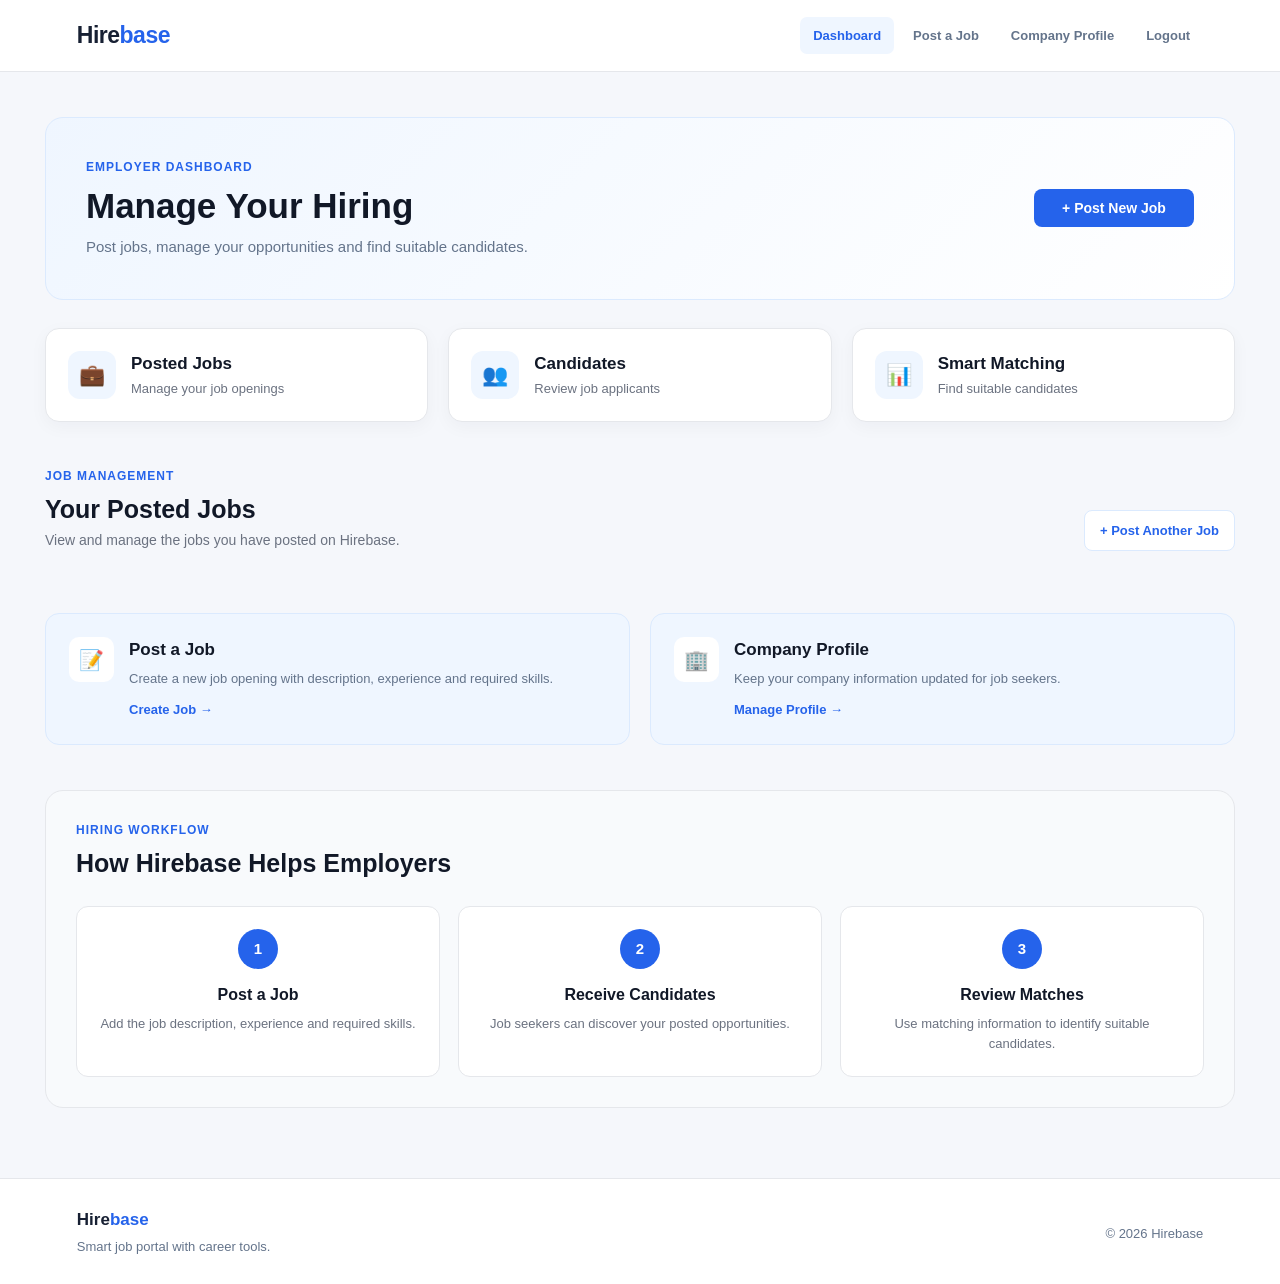
==== frontend/employer-dashboard.html @ 69a44ce8 "Upload Hirebase project" ====
<!doctype html>
<html lang="en">
  <head>
    <meta charset="UTF-8" />
    <meta name="viewport" content="width=device-width, initial-scale=1.0" />

    <title>Employer Dashboard - Hirebase</title>

    <link rel="stylesheet" href="css/base.css" />
    <link rel="stylesheet" href="css/app.css" />
    <link rel="stylesheet" href="css/employer.css" />
  </head>

  <body>
    <!-- ================= HEADER ================= -->

    <header class="app-header">
      <a href="../index.html" class="app-logo"> Hire<span>base</span> </a>

      <nav class="app-nav">
        <a href="employer-dashboard.html" class="active">Dashboard</a>
        <a href="post-job.html">Post a Job</a>
        <a href="employer-profile.html">Company Profile</a>
        <a href="login.html" onclick="localStorage.clear()">Logout</a>
      </nav>
    </header>

    <!-- ================= MAIN ================= -->

    <main class="employer-page">
      <!-- Welcome -->

      <section class="employer-welcome">
        <div>
          <p class="employer-label">EMPLOYER DASHBOARD</p>

          <h1>Manage Your Hiring</h1>

          <p>
            Post jobs, manage your opportunities and find suitable candidates.
          </p>
        </div>

        <button id="postJobBtn" class="employer-primary-button">
          + Post New Job
        </button>
      </section>

      <!-- ================= MESSAGE ================= -->

      <div id="message"></div>

      <!-- ================= QUICK OVERVIEW ================= -->

      <section class="employer-stats">
        <div class="employer-stat-card">
          <div class="employer-stat-icon">💼</div>

          <div>
            <span class="employer-stat-title">Posted Jobs</span>
            <span class="employer-stat-description">
              Manage your job openings
            </span>
          </div>
        </div>

        <div class="employer-stat-card">
          <div class="employer-stat-icon">👥</div>

          <div>
            <span class="employer-stat-title">Candidates</span>
            <span class="employer-stat-description">
              Review job applicants
            </span>
          </div>
        </div>

        <div class="employer-stat-card">
          <div class="employer-stat-icon">📊</div>

          <div>
            <span class="employer-stat-title">Smart Matching</span>
            <span class="employer-stat-description">
              Find suitable candidates
            </span>
          </div>
        </div>
      </section>

      <!-- ================= JOB MANAGEMENT ================= -->

      <section class="employer-section">
        <div class="employer-section-heading">
          <div>
            <p class="section-label">JOB MANAGEMENT</p>

            <h2>Your Posted Jobs</h2>

            <p>View and manage the jobs you have posted on Hirebase.</p>
          </div>

          <a href="post-job.html" class="secondary-action">
            + Post Another Job
          </a>
        </div>

        <div id="employerJobs">
          <div id="jobsList">
            <!-- Jobs will be displayed here dynamically -->
          </div>
        </div>
      </section>

      <!-- ================= EMPLOYER TOOLS ================= -->

      <section class="employer-tools">
        <div class="employer-tool-card">
          <div class="employer-tool-icon">📝</div>

          <div>
            <h3>Post a Job</h3>

            <p>
              Create a new job opening with description, experience and required
              skills.
            </p>

            <a href="post-job.html"> Create Job → </a>
          </div>
        </div>

        <div class="employer-tool-card">
          <div class="employer-tool-icon">🏢</div>

          <div>
            <h3>Company Profile</h3>

            <p>Keep your company information updated for job seekers.</p>

            <a href="employer-profile.html"> Manage Profile → </a>
          </div>
        </div>
      </section>

      <!-- ================= HIRING FLOW ================= -->

      <section class="employer-workflow">
        <div class="employer-section-heading">
          <div>
            <p class="section-label">HIRING WORKFLOW</p>

            <h2>How Hirebase Helps Employers</h2>
          </div>
        </div>

        <div class="employer-workflow-grid">
          <div class="employer-workflow-card">
            <span>1</span>

            <h3>Post a Job</h3>

            <p>Add the job description, experience and required skills.</p>
          </div>

          <div class="employer-workflow-card">
            <span>2</span>

            <h3>Receive Candidates</h3>

            <p>Job seekers can discover your posted opportunities.</p>
          </div>

          <div class="employer-workflow-card">
            <span>3</span>

            <h3>Review Matches</h3>

            <p>Use matching information to identify suitable candidates.</p>
          </div>
        </div>
      </section>
    </main>

    <!-- ================= FOOTER ================= -->

    <footer class="app-footer">
      <div>
        <strong> Hire<span>base</span> </strong>

        <p>Smart job portal with career tools.</p>
      </div>

      <p>© 2026 Hirebase</p>
    </footer>

    <script src="script.js"></script>
  </body>
</html>
---- frontend/css/base.css ----
/* =========================================================
   HIREBASE - BASE STYLES
   ========================================================= */

* {
    margin: 0;
    padding: 0;
    box-sizing: border-box;
}

html {
    scroll-behavior: smooth;
}

body {
    font-family: Arial, Helvetica, sans-serif;
    background: #f5f7fb;
    color: #172033;
    line-height: 1.5;
}

a {
    color: #2563eb;
    text-decoration: none;
}

a:hover {
    text-decoration: underline;
}

button,
input,
textarea,
select {
    font-family: inherit;
}

button {
    cursor: pointer;
}

img {
    max-width: 100%;
    display: block;
}


/* ================= COMMON CONTAINER ================= */

.container {
    width: 90%;
    max-width: 1100px;
    margin: 40px auto;
}


/* ================= COMMON FORM STYLES ================= */

.form-group {
    margin-bottom: 20px;
}

.form-group label {
    display: block;
    margin-bottom: 7px;
    font-weight: 600;
    color: #374151;
}

input,
textarea,
select {
    width: 100%;
    padding: 11px 13px;

    border: 1px solid #d1d5db;
    border-radius: 8px;

    background: #ffffff;
    color: #172033;

    font-size: 14px;
}

input:focus,
textarea:focus,
select:focus {
    outline: none;
    border-color: #2563eb;
    box-shadow: 0 0 0 3px rgba(37, 99, 235, 0.10);
}

textarea {
    resize: vertical;
}


/* ================= COMMON BUTTON ================= */

button {
    border: none;
    border-radius: 8px;

    padding: 11px 18px;

    background: #2563eb;
    color: #ffffff;

    font-size: 14px;
    font-weight: 700;
}

button:hover {
    background: #1d4ed8;
}


/* ================= COMMON MESSAGE ================= */

#message,
#resumeMessage,
#skillGapResult,
#atsResult {
    font-size: 14px;
}


/* ================= COMMON NAV LINKS ================= */

.nav-links {
    margin-top: 30px;
    padding-top: 20px;

    border-top: 1px solid #e5e7eb;

    text-align: center;
    color: #6b7280;
}

.nav-links a {
    margin: 0 5px;
}


/* ================= COMMON HEADINGS ================= */

h1,
h2,
h3,
h4 {
    color: #111827;
}

h1 {
    line-height: 1.2;
}

h2 {
    line-height: 1.3;
}


/* ================= COMMON RESPONSIVE ================= */

@media (max-width: 700px) {

    .container {
        width: 92%;
        margin: 25px auto;
    }

}
---- frontend/css/app.css ----
/* =========================================================
   HIREBASE - APP HEADER / NAVIGATION / FOOTER
   ========================================================= */


/* ================= APP HEADER ================= */

.app-header {
    width: 100%;
    min-height: 72px;

    padding: 0 6%;

    display: flex;
    align-items: center;
    justify-content: space-between;

    background: #ffffff;
    border-bottom: 1px solid #e5e7eb;

    position: sticky;
    top: 0;
    z-index: 100;
}


/* ================= LOGO ================= */

.app-logo {
    color: #172033;
    font-size: 23px;
    font-weight: 800;
    text-decoration: none;
    letter-spacing: -0.5px;
}

.app-logo span {
    color: #2563eb;
}

.app-logo:hover {
    text-decoration: none;
}


/* ================= NAVIGATION ================= */

.app-nav {
    display: flex;
    align-items: center;
    gap: 6px;
}

.app-nav a {
    padding: 9px 13px;

    color: #64748b;

    border-radius: 7px;

    font-size: 13px;
    font-weight: 700;

    text-decoration: none;
}

.app-nav a:hover {
    background: #f1f5f9;
    color: #172033;
    text-decoration: none;
}

.app-nav a.active {
    background: #eff6ff;
    color: #2563eb;
}


/* ================= APP FOOTER ================= */

.app-footer {
    width: 100%;

    padding: 28px 6%;

    display: flex;
    align-items: center;
    justify-content: space-between;

    gap: 20px;

    background: #ffffff;
    border-top: 1px solid #e5e7eb;

    color: #64748b;

    font-size: 13px;
}

.app-footer strong {
    color: #172033;
    font-size: 17px;
}

.app-footer strong span {
    color: #2563eb;
}

.app-footer p {
    margin-top: 4px;
}


/* ================= COMMON SECTION LABEL ================= */

.section-label {
    color: #2563eb;
    font-size: 12px;
    font-weight: 800;
    letter-spacing: 1px;
    margin-bottom: 8px;
}


/* ================= APP RESPONSIVE ================= */

@media (max-width: 900px) {

    .app-header {
        padding: 0 5%;
    }

    .app-nav {
        gap: 2px;
    }

    .app-nav a {
        padding: 8px 9px;
    }

}


@media (max-width: 700px) {

    .app-header {
        min-height: auto;
        padding: 16px 20px;

        flex-direction: column;
        align-items: flex-start;

        gap: 12px;
    }

    .app-nav {
        width: 100%;

        display: flex;
        flex-wrap: wrap;
    }

    .app-nav a {
        font-size: 12px;
    }

    .app-footer {
        padding: 25px 20px;

        flex-direction: column;
        align-items: flex-start;
    }

}
---- frontend/css/employer.css ----
/* =========================================================
   HIREBASE - EMPLOYER DASHBOARD
   ========================================================= */

.employer-page {
    width: 100%;
    max-width: 1250px;
    margin: 0 auto;
    padding: 45px 30px 70px;
}


/* ================= WELCOME ================= */

.employer-welcome {
    background: linear-gradient(135deg, #eff6ff, #ffffff);
    border: 1px solid #dbeafe;
    border-radius: 18px;

    padding: 40px;

    display: flex;
    align-items: center;
    justify-content: space-between;

    gap: 30px;
    margin-bottom: 28px;
}

.employer-label {
    color: #2563eb;
    font-size: 12px;
    font-weight: 800;
    letter-spacing: 1px;
    margin-bottom: 9px;
}

.employer-welcome h1 {
    font-size: 35px;
    margin-bottom: 9px;
}

.employer-welcome p:not(.employer-label) {
    color: #64748b;
    font-size: 15px;
}

.employer-primary-button {
    width: auto;
    min-width: 160px;
    white-space: nowrap;
}


/* ================= STATS ================= */

.employer-stats {
    display: grid;
    grid-template-columns: repeat(3, 1fr);
    gap: 20px;

    margin-bottom: 45px;
}

.employer-stat-card {
    background: #ffffff;

    border: 1px solid #e5e7eb;
    border-radius: 14px;

    padding: 22px;

    display: flex;
    align-items: center;
    gap: 15px;

    box-shadow: 0 5px 18px rgba(15, 23, 42, 0.04);
}

.employer-stat-icon {
    width: 48px;
    height: 48px;
    flex-shrink: 0;

    display: flex;
    align-items: center;
    justify-content: center;

    background: #eff6ff;
    border-radius: 12px;

    font-size: 21px;
}

.employer-stat-title {
    display: block;

    color: #111827;
    font-size: 17px;
    font-weight: 800;
}

.employer-stat-description {
    display: block;

    color: #6b7280;
    font-size: 13px;

    margin-top: 3px;
}


/* ================= SECTION ================= */

.employer-section {
    margin-bottom: 40px;
}

.employer-section-heading {
    display: flex;
    align-items: flex-end;
    justify-content: space-between;

    gap: 25px;
    margin-bottom: 22px;
}

.employer-section-heading h2 {
    font-size: 25px;
    margin-bottom: 5px;
}

.employer-section-heading p:not(.section-label) {
    color: #6b7280;
    font-size: 14px;
}

.section-label {
    color: #2563eb;
    font-size: 12px;
    font-weight: 800;
    letter-spacing: 1px;
    margin-bottom: 8px;
}

.secondary-action {
    display: inline-block;

    padding: 10px 15px;

    background: #ffffff;
    border: 1px solid #dbeafe;
    border-radius: 8px;

    color: #2563eb;
    font-size: 13px;
    font-weight: 700;

    white-space: nowrap;
}

.secondary-action:hover {
    background: #eff6ff;
    text-decoration: none;
}


/* ================= EMPLOYER JOBS ================= */

#employerJobs {
    width: 100%;
}

#jobsList {
    display: flex;
    flex-direction: column;
    gap: 15px;
}

#jobsList .job-card {
    background: #ffffff;

    border: 1px solid #e5e7eb;
    border-radius: 14px;

    padding: 24px;

    box-shadow: 0 5px 18px rgba(15, 23, 42, 0.04);

    transition: 0.2s;
}

#jobsList .job-card:hover {
    border-color: #bfdbfe;

    box-shadow: 0 12px 28px rgba(15, 23, 42, 0.08);

    transform: translateY(-2px);
}

#jobsList .job-card h3 {
    color: #111827;
    font-size: 20px;
    margin-bottom: 12px;
}

#jobsList .job-card p {
    color: #4b5563;

    font-size: 14px;
    line-height: 1.6;

    margin-bottom: 7px;
}

#jobsList .job-card strong {
    color: #111827;
}

#jobsList .job-card button {
    width: auto;
    margin-top: 12px;
}


/* ================= EMPLOYER TOOLS ================= */

.employer-tools {
    display: grid;
    grid-template-columns: 1fr 1fr;

    gap: 20px;
    margin-bottom: 45px;
}

.employer-tool-card {
    display: flex;
    align-items: flex-start;

    gap: 15px;

    background: #eff6ff;
    border: 1px solid #dbeafe;
    border-radius: 14px;

    padding: 23px;
}

.employer-tool-icon {
    width: 45px;
    height: 45px;
    flex-shrink: 0;

    display: flex;
    align-items: center;
    justify-content: center;

    background: #ffffff;
    border-radius: 10px;

    font-size: 20px;
}

.employer-tool-card h3 {
    font-size: 17px;
    margin-bottom: 6px;
}

.employer-tool-card p {
    color: #64748b;

    font-size: 13px;
    line-height: 1.55;

    margin-bottom: 8px;
}

.employer-tool-card a {
    color: #2563eb;

    font-size: 13px;
    font-weight: 700;
}


/* ================= WORKFLOW ================= */

.employer-workflow {
    background: #f8fafc;

    border: 1px solid #e5e7eb;
    border-radius: 18px;

    padding: 30px;
}

.employer-workflow-grid {
    display: grid;
    grid-template-columns: repeat(3, 1fr);

    gap: 18px;
}

.employer-workflow-card {
    background: #ffffff;

    border: 1px solid #e5e7eb;
    border-radius: 12px;

    padding: 22px;

    text-align: center;
}

.employer-workflow-card span {
    width: 40px;
    height: 40px;

    display: flex;
    align-items: center;
    justify-content: center;

    margin: 0 auto 14px;

    border-radius: 50%;

    background: #2563eb;
    color: #ffffff;

    font-size: 15px;
    font-weight: 800;
}

.employer-workflow-card h3 {
    font-size: 16px;
    margin-bottom: 7px;
}

.employer-workflow-card p {
    color: #6b7280;

    font-size: 13px;
    line-height: 1.55;
}


/* ================= RESPONSIVE ================= */

@media (max-width: 900px) {

    .employer-stats {
        grid-template-columns: 1fr;
    }

    .employer-tools {
        grid-template-columns: 1fr;
    }

    .employer-workflow-grid {
        grid-template-columns: 1fr;
    }

}


@media (max-width: 700px) {

    .employer-page {
        padding: 30px 18px 50px;
    }

    .employer-welcome {
        padding: 28px;

        flex-direction: column;
        align-items: flex-start;
    }

    .employer-welcome h1 {
        font-size: 29px;
    }

    .employer-primary-button {
        width: 100%;
    }

    .employer-section-heading {
        flex-direction: column;
        align-items: flex-start;
    }

    .secondary-action {
        width: 100%;
        text-align: center;
    }

    .employer-workflow {
        padding: 22px;
    }

}
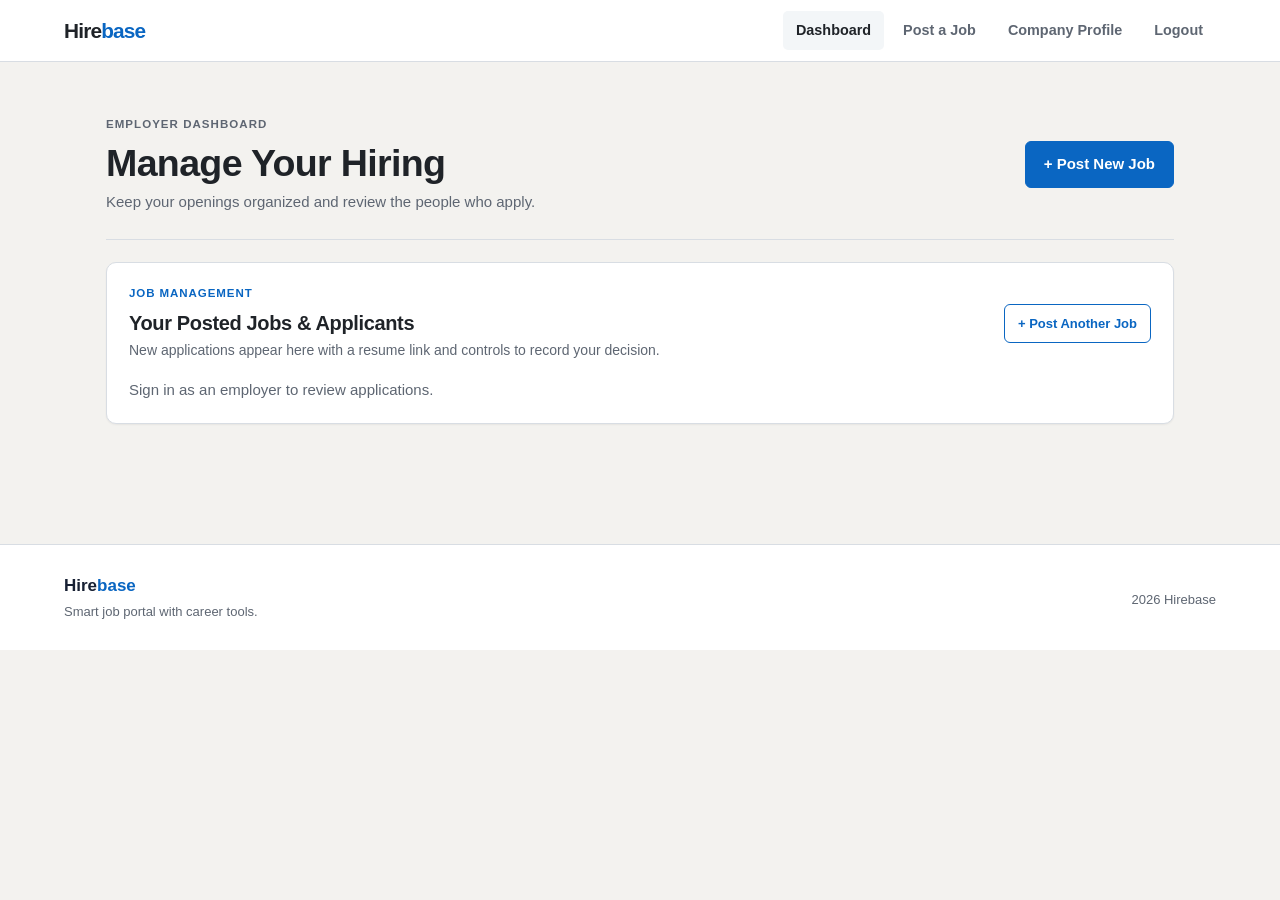
==== commit e1787524: "Update Hirebase features and UI" ====
--- a/frontend/employer-dashboard.html
+++ b/frontend/employer-dashboard.html
@@ -9,6 +9,7 @@
     <link rel="stylesheet" href="css/base.css" />
     <link rel="stylesheet" href="css/app.css" />
     <link rel="stylesheet" href="css/employer.css" />
+      <link rel="stylesheet" href="css/polish.css" />
   </head>
 
   <body>
@@ -37,7 +38,7 @@
           <h1>Manage Your Hiring</h1>
 
           <p>
-            Post jobs, manage your opportunities and find suitable candidates.
+            Keep your openings organized and review the people who apply.
           </p>
         </div>
 
@@ -57,9 +58,9 @@
           <div class="employer-stat-icon">💼</div>
 
           <div>
-            <span class="employer-stat-title">Posted Jobs</span>
+            <span class="employer-stat-title">Post a job</span>
             <span class="employer-stat-description">
-              Manage your job openings
+              Publish an opening with clear requirements
             </span>
           </div>
         </div>
@@ -68,9 +69,9 @@
           <div class="employer-stat-icon">👥</div>
 
           <div>
-            <span class="employer-stat-title">Candidates</span>
+            <span class="employer-stat-title">Review applicants</span>
             <span class="employer-stat-description">
-              Review job applicants
+              Open submissions and view attached resumes
             </span>
           </div>
         </div>
@@ -79,9 +80,9 @@
           <div class="employer-stat-icon">📊</div>
 
           <div>
-            <span class="employer-stat-title">Smart Matching</span>
+            <span class="employer-stat-title">Track decisions</span>
             <span class="employer-stat-description">
-              Find suitable candidates
+              Accept or reject each application
             </span>
           </div>
         </div>
@@ -94,9 +95,9 @@
           <div>
             <p class="section-label">JOB MANAGEMENT</p>
 
-            <h2>Your Posted Jobs</h2>
+            <h2>Your Posted Jobs &amp; Applicants</h2>
 
-            <p>View and manage the jobs you have posted on Hirebase.</p>
+            <p>New applications appear here with a resume link and controls to record your decision.</p>
           </div>
 
           <a href="post-job.html" class="secondary-action">
@@ -173,9 +174,9 @@
           <div class="employer-workflow-card">
             <span>3</span>
 
-            <h3>Review Matches</h3>
+            <h3>Review Applicants</h3>
 
-            <p>Use matching information to identify suitable candidates.</p>
+            <p>Read each application and resume, then accept or reject it. Candidates see the decision on their dashboard.</p>
           </div>
         </div>
       </section>
@@ -190,9 +191,9 @@
         <p>Smart job portal with career tools.</p>
       </div>
 
-      <p>© 2026 Hirebase</p>
+      <p>2026 Hirebase</p>
     </footer>
 
-    <script src="script.js"></script>
+    <script src="script.js?v=20261002-app-review-state"></script>
   </body>
 </html>
--- a/frontend/css/polish.css
+++ b/frontend/css/polish.css
@@ -0,0 +1,533 @@
+/* Hirebase design system: calm, readable surfaces with one clear action color. */
+:root {
+  color-scheme: light;
+  --ink: #1d2a24;
+  --muted: #68766f;
+  --surface: #ffffff;
+  --canvas: #f5f7f3;
+  --line: #e2e8e1;
+  --brand: #26745a;
+  --brand-hover: #1d5e48;
+  --brand-soft: #e8f3ec;
+  --accent: #d7a968;
+  --radius: 18px;
+  --shadow: 0 14px 36px rgba(29, 42, 36, .07);
+}
+
+*, *::before, *::after { box-sizing: border-box; }
+html { scroll-behavior: smooth; }
+body {
+  background: var(--canvas);
+  color: var(--ink);
+  font-family: Inter, ui-sans-serif, system-ui, -apple-system, BlinkMacSystemFont, "Segoe UI", sans-serif;
+  font-size: 15px;
+  line-height: 1.65;
+  -webkit-font-smoothing: antialiased;
+}
+h1, h2, h3, h4 { color: var(--ink); letter-spacing: -.035em; }
+h1 { font-size: clamp(2rem, 4vw, 3.35rem); line-height: 1.08; }
+h2 { font-size: clamp(1.35rem, 2.5vw, 1.9rem); line-height: 1.2; }
+p { color: var(--muted); }
+a { color: var(--brand); text-underline-offset: 3px; }
+a:hover { color: var(--brand-hover); }
+:focus-visible { outline: 3px solid rgba(38, 116, 90, .35); outline-offset: 3px; }
+
+input, textarea, select {
+  min-height: 46px;
+  padding: 11px 14px;
+  border: 1px solid var(--line);
+  border-radius: 11px;
+  background: var(--surface);
+  color: var(--ink);
+  font-size: 15px;
+  transition: border-color .18s ease, box-shadow .18s ease;
+}
+textarea { min-height: 112px; }
+input::placeholder, textarea::placeholder { color: #9aa69f; }
+input:focus, textarea:focus, select:focus {
+  border-color: var(--brand);
+  box-shadow: 0 0 0 4px rgba(38, 116, 90, .1);
+  outline: none;
+}
+label { color: var(--ink); font-size: .9rem; font-weight: 650; }
+button, .primary-button, .profile-find-button, .saved-find-button,
+.employer-primary-button, .dashboard-primary-button, .cta-button {
+  min-height: 46px;
+  padding: 11px 18px;
+  border: 1px solid var(--brand);
+  border-radius: 11px;
+  background: var(--brand);
+  color: #fff;
+  font: inherit;
+  font-weight: 650;
+  box-shadow: 0 5px 12px rgba(38, 116, 90, .14);
+  transition: background .18s ease, transform .18s ease, box-shadow .18s ease;
+}
+button:hover, .primary-button:hover, .profile-find-button:hover, .saved-find-button:hover,
+.employer-primary-button:hover, .dashboard-primary-button:hover, .cta-button:hover {
+  background: var(--brand-hover);
+  color: #fff;
+  text-decoration: none;
+  transform: translateY(-1px);
+  box-shadow: 0 8px 18px rgba(38, 116, 90, .2);
+}
+button:disabled { cursor: wait; opacity: .65; transform: none; }
+
+.app-header, .home-header {
+  min-height: 74px;
+  padding-inline: max(5vw, calc((100vw - 1240px) / 2));
+  border-bottom: 1px solid rgba(226, 232, 225, .9);
+  background: rgba(255, 255, 255, .92);
+  box-shadow: 0 4px 18px rgba(29, 42, 36, .035);
+  backdrop-filter: blur(14px);
+}
+.app-logo, .home-logo, .auth-logo { color: var(--ink); font-size: 1.45rem; letter-spacing: -.06em; }
+.app-logo span, .home-logo span, .auth-logo span, .app-footer strong span { color: var(--brand); }
+.app-nav a, .home-nav a { border-radius: 10px; color: var(--muted); font-size: .9rem; font-weight: 600; }
+.app-nav a.active, .app-nav a:hover { background: var(--brand-soft); color: var(--brand-hover); }
+.app-nav .nav-button, .home-nav .nav-button { background: var(--brand); color: #fff; }
+.app-footer { margin-top: 72px; border-color: var(--line); background: var(--surface); }
+
+.dashboard-page, .employer-page, .profile-page, .jobs-page,
+.saved-jobs-page, .job-details-page, .employer-profile-page {
+  width: min(1160px, calc(100% - 48px));
+  margin: 0 auto;
+  padding-block: 52px;
+}
+.profile-header, .jobs-header, .saved-jobs-header, .job-details-header,
+.employer-welcome, .employer-profile-header, .dashboard-welcome {
+  margin-bottom: 30px;
+  padding: clamp(26px, 5vw, 48px);
+  border: 1px solid var(--line);
+  border-radius: 24px;
+  background: linear-gradient(120deg, #fff 0%, #f1f7f1 100%);
+  box-shadow: var(--shadow);
+}
+.profile-label, .jobs-label, .saved-jobs-label, .job-details-label,
+.employer-label, .dashboard-label, .section-label {
+  color: var(--brand);
+  font-size: .73rem;
+  font-weight: 750;
+  letter-spacing: .12em;
+}
+.profile-header h1, .jobs-header h1, .saved-jobs-header h1,
+.job-details-header h1, .employer-welcome h1, .dashboard-welcome h1,
+.employer-profile-header h1 { margin: 5px 0 12px; }
+.profile-card, .job-search-box, .matching-info, .jobs-results,
+.saved-jobs-section, .saved-help-card, .job-details-card, .ats-card,
+.employer-stat-card, .employer-jobs-section, .dashboard-card,
+.auth-card, .post-job-card, .employer-profile-card, .profile-tool {
+  border: 1px solid var(--line);
+  border-radius: var(--radius);
+  background: var(--surface);
+  box-shadow: var(--shadow);
+}
+.profile-card, .job-search-box, .jobs-results, .saved-jobs-section,
+.job-details-card, .ats-card, .employer-profile-card, .post-job-card { padding: clamp(22px, 4vw, 34px); }
+.profile-card + .profile-card, .profile-tools { margin-top: 22px; }
+.profile-card-header { margin-bottom: 24px; }
+.profile-card-header h2 { margin: 3px 0 6px; }
+.profile-tools { gap: 18px; }
+.profile-tool { padding: 24px; }
+.profile-tool h3 { margin-bottom: 8px; }
+.profile-save-area, .resume-upload-area, .skill-gap-form { margin-top: 20px; }
+.jobs-results, .saved-jobs-section { margin-top: 24px; }
+.job-card, #jobsList .job-card, .saved-job-card {
+  padding: 23px;
+  border: 1px solid var(--line);
+  border-radius: 15px;
+  background: #fff;
+  box-shadow: 0 6px 20px rgba(29, 42, 36, .045);
+  transition: transform .18s ease, box-shadow .18s ease;
+}
+.job-card:hover, #jobsList .job-card:hover, .saved-job-card:hover {
+  transform: translateY(-2px);
+  box-shadow: 0 14px 30px rgba(29, 42, 36, .09);
+}
+.matching-info, .saved-help-card { padding: 22px 26px; }
+.ats-card { margin-top: 24px; }
+.app-footer { padding-inline: max(5vw, calc((100vw - 1240px) / 2)); }
+
+.auth-page { background: radial-gradient(ellipse at 10% 10%, #e8f3ec, transparent 42%), var(--canvas); }
+.auth-card { padding: clamp(26px, 4vw, 42px); }
+.login-hint { margin: -4px 0 18px; font-size: .88rem; }
+.auth-info h1 { letter-spacing: -.045em; }
+.auth-info h1 span { color: var(--brand); }
+body:has(#registerForm) { min-height: 100vh; padding: 36px 16px; background: radial-gradient(ellipse at 85% 10%, #e2f1e7, transparent 35%), var(--canvas); }
+body:has(#registerForm) .container {
+  width: min(100%, 620px);
+  margin: 0 auto;
+  padding: clamp(24px, 5vw, 44px);
+  border: 1px solid var(--line);
+  border-radius: 22px;
+  background: var(--surface);
+  box-shadow: var(--shadow);
+}
+body:has(#registerForm) .account-heading { font-size: clamp(1.7rem, 4vw, 2.2rem); letter-spacing: -.045em; }
+body:has(#registerForm) .register-type { gap: 12px; }
+body:has(#registerForm) .type-option { border: 1px solid var(--line); border-radius: 13px; }
+body:has(#registerForm) .type-option.active, body:has(#registerForm) .type-option:hover { border-color: var(--brand); background: var(--brand-soft); }
+body:has(#registerForm) .company-section { border-color: var(--line); border-radius: 14px; background: #f8faf7; }
+body:has(.post-job-container) { min-height: 100vh; background: radial-gradient(ellipse at 90% 5%, #e2f1e7, transparent 32%), var(--canvas); }
+.post-job-container { width: min(100% - 32px, 860px); margin: 0 auto; padding-block: 48px; }
+.post-job-header { margin-bottom: 22px; }
+.post-job-header h1 { letter-spacing: -.045em; }
+.post-job-card { padding: clamp(22px, 4vw, 38px); }
+.form-hint, .profile-field > span, .skill-gap-form > span { color: var(--muted); font-size: .83rem; }
+.employer-job-card { margin-bottom: 18px; }
+.employer-job-heading, .applicant-details { display: flex; align-items: flex-start; justify-content: space-between; gap: 16px; }
+.employer-job-heading h3, .applicant-details h4 { margin: 0 0 4px; }
+.employer-job-heading p, .application-date { margin: 0; font-size: .88rem; }
+.applicant-count, .application-status { flex: 0 0 auto; border-radius: 999px; padding: 5px 10px; background: var(--brand-soft); color: var(--brand-hover); font-size: .78rem; font-weight: 700; }
+.applicant-list { display: grid; gap: 12px; margin-top: 18px; }
+.applicant-card, .candidate-application { padding: 17px; border: 1px solid var(--line); border-radius: 14px; background: #fbfcfa; }
+.applicant-details a { font-size: .88rem; }
+.application-date { margin-block: 10px; }
+.resume-link { display: inline-block; margin-block: 4px 12px; font-weight: 650; }
+.application-actions { display: flex; flex-wrap: wrap; gap: 9px; }
+.application-actions button { min-height: 38px; padding: 7px 14px; font-size: .88rem; }
+.application-actions .secondary-decision { border-color: #ead1cd; background: #fff; color: #a5453d; box-shadow: none; }
+.application-actions .secondary-decision:hover { background: #fff5f3; color: #8f3931; }
+.application-status.status-rejected, .application-status.status-not-selected { background: #f8eae8; color: #98483f; }
+.application-status.status-under-review, .application-status.status-new { background: #fff3dd; color: #845c18; }
+.application-updates { margin-top: 36px; }
+.application-updates #applicationUpdates { display: grid; gap: 12px; margin-top: 15px; }
+.candidate-application { display: flex; align-items: flex-start; justify-content: space-between; gap: 18px; }
+.candidate-application h3 { margin: 0 0 5px; font-size: 1.08rem; }
+.candidate-application p { margin: 0; }
+.candidate-application .application-company { margin-bottom: 3px; color: var(--brand); font-size: .82rem; font-weight: 700; }
+.candidate-application.has-decision { border-color: #cfe3d4; background: #f8fcf8; }
+.empty-applicants, .empty-state { padding: 20px; border: 1px dashed var(--line); border-radius: 12px; }
+#message > .error, #resumeMessage > .error, #skillGapResult > .error,
+#atsResult > .error { padding: 12px 15px; border: 1px solid #f1d2ce; border-radius: 11px; background: #fff5f3; color: #a5453d; }
+#message > .success, #resumeMessage > .success { padding: 12px 15px; border: 1px solid #cde4d2; border-radius: 11px; background: #eff8f0; color: #276747; }
+.home-header { position: sticky; }
+.home-hero {
+  min-height: 610px;
+  background: radial-gradient(ellipse at 82% 26%, #e2f1e7 0, transparent 31%), linear-gradient(135deg, #f7f9f5, #fff 60%);
+}
+.hero-content h1 { color: var(--ink); letter-spacing: -.055em; }
+.hero-content h1 span { color: var(--brand); }
+.hero-badge { border-color: #d3e6d8; border-radius: 999px; background: var(--brand-soft); color: var(--brand); }
+.secondary-button { border: 1px solid var(--line); border-radius: 11px; background: #fff; color: var(--ink); }
+.secondary-button:hover { background: #f4f7f3; color: var(--ink); }
+.stat-card, .action-card, .employer-stat-card, .dashboard-stat-card, .dashboard-action-card {
+  border: 1px solid var(--line);
+  border-radius: var(--radius);
+  background: var(--surface);
+  box-shadow: var(--shadow);
+}
+.action-card { transition: transform .18s ease, box-shadow .18s ease; }
+.action-card:hover { transform: translateY(-2px); box-shadow: var(--shadow); }
+.dashboard-stat-value, .match-badge { color: var(--brand); }
+
+@media (max-width: 700px) {
+  .dashboard-page, .employer-page, .profile-page, .jobs-page,
+  .saved-jobs-page, .job-details-page, .employer-profile-page {
+    width: min(100% - 28px, 1160px);
+    padding-block: 28px;
+  }
+  .app-header, .home-header { padding: 14px 18px; }
+  .app-nav, .home-nav { gap: 3px; }
+  .app-nav a, .home-nav a { padding: 7px 9px; font-size: .82rem; }
+  .profile-header, .jobs-header, .saved-jobs-header, .job-details-header,
+  .employer-welcome, .employer-profile-header, .dashboard-welcome { border-radius: 18px; }
+}
+@media (prefers-reduced-motion: reduce) {
+  *, *::before, *::after { scroll-behavior: auto !important; transition-duration: .01ms !important; }
+}
+
+/* Refined job-network system: neutral surfaces, compact hierarchy, restrained blue. */
+:root {
+  --ink: #1f2328;
+  --muted: #5e6672;
+  --surface: #fff;
+  --canvas: #f3f2ef;
+  --line: #d8dde3;
+  --brand: #0a66c2;
+  --brand-hover: #004182;
+  --brand-soft: #e8f3ff;
+  --accent: #b18b48;
+  --radius: 10px;
+  --shadow: 0 1px 3px rgba(31, 35, 40, .10);
+}
+
+body { font-family: Inter, -apple-system, BlinkMacSystemFont, "Segoe UI", Arial, sans-serif; line-height: 1.5; }
+h1, h2, h3, h4 { letter-spacing: -.018em; }
+h1 { font-size: clamp(1.8rem, 3vw, 2.6rem); }
+h2 { font-size: clamp(1.3rem, 2vw, 1.65rem); }
+p { line-height: 1.55; }
+:focus-visible { outline: 2px solid rgba(10, 102, 194, .6); outline-offset: 2px; }
+
+input, textarea, select { min-height: 42px; border-radius: 6px; }
+textarea { min-height: 104px; }
+button, .primary-button, .profile-find-button, .saved-find-button,
+.employer-primary-button, .dashboard-primary-button, .cta-button {
+  min-height: 40px; border-radius: 6px; box-shadow: none; font-weight: 650;
+}
+button:hover, .primary-button:hover, .profile-find-button:hover, .saved-find-button:hover,
+.employer-primary-button:hover, .dashboard-primary-button:hover, .cta-button:hover {
+  transform: none; box-shadow: none;
+}
+
+.app-header, .home-header {
+  min-height: 62px; border-bottom-color: var(--line); background: #fff; box-shadow: none; backdrop-filter: none;
+}
+.app-logo, .home-logo, .auth-logo { font-size: 1.3rem; letter-spacing: -.04em; }
+.app-nav a, .home-nav a { border-radius: 5px; }
+.app-nav a.active, .app-nav a:hover { background: #f3f6f8; color: var(--ink); }
+.app-footer { margin-top: 48px; }
+
+.dashboard-page, .employer-page, .profile-page, .jobs-page,
+.saved-jobs-page, .job-details-page, .employer-profile-page {
+  width: min(1128px, calc(100% - 40px)); padding-block: 30px;
+}
+.profile-header, .jobs-header, .saved-jobs-header, .job-details-header,
+.employer-welcome, .employer-profile-header, .dashboard-welcome {
+  margin-bottom: 22px; padding: 26px 0; border: 0; border-bottom: 1px solid var(--line);
+  border-radius: 0; background: transparent; box-shadow: none;
+}
+.profile-label, .jobs-label, .saved-jobs-label, .job-details-label,
+.employer-label, .dashboard-label, .section-label { font-size: .72rem; letter-spacing: .08em; }
+.profile-card, .job-search-box, .matching-info, .jobs-results,
+.saved-jobs-section, .saved-help-card, .job-details-card, .ats-card,
+.employer-stat-card, .employer-jobs-section, .dashboard-card,
+.auth-card, .post-job-card, .employer-profile-card, .profile-tool,
+.stat-card, .action-card, .dashboard-stat-card, .dashboard-action-card {
+  border-radius: 8px; box-shadow: 0 1px 2px rgba(31, 35, 40, .07);
+}
+.profile-card, .job-search-box, .jobs-results, .saved-jobs-section,
+.job-details-card, .ats-card, .employer-profile-card, .post-job-card { padding: 22px; }
+.job-card, #jobsList .job-card, .saved-job-card {
+  padding: 18px; border-radius: 8px; box-shadow: none; transition: border-color .15s ease;
+}
+.job-card:hover, #jobsList .job-card:hover, .saved-job-card:hover {
+  transform: none; border-color: #aab4bf; box-shadow: none;
+}
+.matching-info, .saved-help-card { padding: 18px 20px; }
+
+.auth-page, body:has(#registerForm), body:has(.post-job-container) { background: var(--canvas); }
+.auth-card { padding: clamp(24px, 4vw, 36px); }
+body:has(#registerForm) .container {
+  border-radius: 10px; box-shadow: 0 1px 3px rgba(31, 35, 40, .10);
+}
+body:has(#registerForm) .type-option { border-radius: 7px; }
+body:has(#registerForm) .company-section { border-radius: 8px; background: #f8f9fa; }
+.post-job-container { padding-block: 30px; }
+.post-job-card { padding: 22px; }
+
+.employer-job-card { margin-bottom: 14px; }
+.applicant-card, .candidate-application {
+  padding: 16px; border-radius: 8px; background: #fff;
+}
+.application-status { border-radius: 4px; padding: 4px 8px; font-weight: 650; }
+.applicant-count { border-radius: 4px; background: #f3f6f8; color: #49515a; }
+.application-status.status-accepted { background: #e6f4ea; color: #216e39; }
+.application-status.status-rejected, .application-status.status-not-selected { background: #fce8e6; color: #a12622; }
+.application-status.status-under-review, .application-status.status-new { background: #fff4ce; color: #705a00; }
+.decision-recorded { margin: 12px 0 0; color: var(--muted); font-size: .9rem; }
+.application-actions .secondary-decision { border-color: #c6ccd2; background: #fff; color: #a12622; }
+.application-actions .secondary-decision:hover { background: #fce8e6; color: #8c1d18; }
+.candidate-application.has-decision { border-color: #c9d7e5; background: #f8fbfd; }
+.empty-applicants, .empty-state { border-radius: 8px; }
+
+.home-hero {
+  min-height: 500px; background: #f3f6f8;
+}
+.hero-content h1 { letter-spacing: -.035em; }
+.hero-badge { border-radius: 5px; }
+.secondary-button { border-radius: 6px; }
+.action-card { transition: border-color .15s ease; }
+.action-card:hover { transform: none; box-shadow: 0 1px 2px rgba(31, 35, 40, .07); }
+.dashboard-stat-value, .match-badge { color: var(--brand); }
+
+@media (max-width: 700px) {
+  .dashboard-page, .employer-page, .profile-page, .jobs-page,
+  .saved-jobs-page, .job-details-page, .employer-profile-page {
+    width: calc(100% - 28px); padding-block: 22px;
+  }
+  .profile-header, .jobs-header, .saved-jobs-header, .job-details-header,
+  .employer-welcome, .employer-profile-header, .dashboard-welcome { border-radius: 0; }
+  .home-hero { min-height: 0; }
+}
+
+/* Account creation */
+.register-page { min-height: 100vh; padding: 0 24px 42px; background: #f3f2ef; }
+.register-topbar {
+  width: min(1160px, 100%); min-height: 72px; margin: 0 auto; display: flex;
+  align-items: center; justify-content: space-between; border-bottom: 1px solid #d8dde3;
+}
+.register-topbar p { margin: 0; color: #5e6672; font-size: .9rem; }
+.register-brand { color: #1f2328; font-size: 1.4rem; font-weight: 750; letter-spacing: -.05em; text-decoration: none; }
+.register-brand span { color: #0a66c2; }
+.register-layout {
+  width: min(1040px, 100%); min-height: calc(100vh - 114px); margin: 0 auto;
+  display: grid; grid-template-columns: minmax(260px, .82fr) minmax(440px, 1.18fr);
+  align-items: center; gap: clamp(44px, 8vw, 112px); padding: 42px 0;
+}
+.register-intro { max-width: 410px; }
+.register-eyebrow, .register-step { color: #0a66c2; font-size: .72rem; font-weight: 750; letter-spacing: .1em; }
+.register-intro h1 { margin: 12px 0 16px; font-size: clamp(2.4rem, 4vw, 3.45rem); line-height: 1.06; letter-spacing: -.045em; }
+.register-lede { color: #5e6672; font-size: 1.05rem; line-height: 1.65; }
+.register-benefits { display: grid; gap: 14px; margin: 28px 0 0; padding: 0; list-style: none; }
+.register-benefits li { position: relative; padding-left: 25px; color: #343a40; font-size: .94rem; }
+.register-benefits li::before { position: absolute; left: 0; color: #0a66c2; content: "✓"; font-weight: 700; }
+.register-page .register-card {
+  width: 100%; max-width: 560px; margin: 0; padding: clamp(24px, 4vw, 38px);
+  border: 1px solid #d8dde3; border-radius: 12px; background: #fff;
+  box-shadow: 0 8px 30px rgba(31, 35, 40, .07);
+}
+.register-step { margin: 0 0 10px; }
+.register-card .account-heading { margin: 0 0 8px; text-align: left; font-size: 1.75rem; letter-spacing: -.03em; }
+.register-card .account-description { margin: 0 0 24px; text-align: left; color: #5e6672; font-size: .93rem; }
+.register-card form > .form-group > label { font-size: .88rem; }
+.register-card .register-type { gap: 10px; margin: 10px 0 20px; }
+.register-card .type-option {
+  min-height: 88px; padding: 13px; display: grid; grid-template-columns: 18px 1fr;
+  align-content: center; align-items: center; gap: 3px 9px; border: 1px solid #d8dde3;
+  border-radius: 8px; text-align: left; color: #1f2328;
+}
+.register-card .type-option input { grid-row: span 2; margin: 0; accent-color: #0a66c2; }
+.register-card .type-option.active { border-color: #0a66c2; background: #f3f8fd; box-shadow: inset 0 0 0 1px #0a66c2; }
+.register-card .role-title { display: block; font-size: .92rem; font-weight: 700; }
+.register-card .role-description { display: block; color: #5e6672; font-size: .75rem; font-weight: 400; }
+.register-card .company-section { margin-top: 18px; padding: 16px; border: 1px solid #d8dde3; border-radius: 8px; background: #f8f9fa; }
+.register-card .company-section h3 { color: #1f2328; font-size: 1rem; }
+.register-card #registerButton { width: 100%; margin-top: 4px; }
+.register-login-link { display: none; }
+.register-card #message:empty { display: none; }
+
+@media (max-width: 800px) {
+  .register-page { padding-inline: 18px; }
+  .register-layout { min-height: 0; grid-template-columns: 1fr; gap: 26px; padding: 30px 0; }
+  .register-intro { max-width: 620px; }
+  .register-intro h1 { max-width: 560px; font-size: clamp(2rem, 7vw, 2.8rem); }
+  .register-benefits { grid-template-columns: repeat(3, 1fr); gap: 12px; }
+  .register-benefits li { font-size: .82rem; }
+  .register-page .register-card { max-width: 620px; }
+}
+@media (max-width: 520px) {
+  .register-topbar { min-height: 60px; }
+  .register-topbar p { font-size: .8rem; }
+  .register-benefits { grid-template-columns: 1fr; gap: 9px; margin-top: 18px; }
+  .register-card .register-type { flex-direction: column; }
+  .register-card .type-option { min-height: 72px; }
+}
+
+/* Career analysis results */
+.analysis-summary {
+  display: flex; align-items: center; gap: 14px; margin: 16px 0; padding: 14px 16px;
+  border: 1px solid #d8dde3; border-radius: 8px; background: #f8fafc;
+}
+.analysis-summary strong { color: #0a66c2; font-size: 1.5rem; line-height: 1; }
+.analysis-summary span { color: #49515a; font-size: .9rem; }
+.analysis-chips { display: flex; flex-wrap: wrap; gap: 7px; margin: 8px 0 16px; padding: 0; list-style: none; }
+.analysis-chips li { padding: 5px 9px; border: 1px solid #d8dde3; border-radius: 5px; background: #fff; color: #343a40; font-size: .82rem; }
+.analysis-chips.matched li { border-color: #c8e6d0; background: #eff8f1; color: #216e39; }
+.analysis-chips.missing li { border-color: #f1d3cf; background: #fff5f3; color: #a12622; }
+.analysis-note, .analysis-empty { color: #5e6672; font-size: .88rem; }
+.analysis-breakdown { display: flex; flex-wrap: wrap; gap: 10px 20px; padding: 10px 0; color: #5e6672; font-size: .88rem; }
+.analysis-breakdown strong { margin-left: 4px; color: #1f2328; }
+#jobSkillGapResult { margin-top: 12px; }
+#jobSkillGapResult h4 { margin: 12px 0 5px; font-size: .9rem; }
+
+/* Employer workspace */
+.employer-page { width: min(1128px, calc(100% - 40px)); padding-block: 28px 48px; }
+.employer-page .employer-welcome {
+  min-height: 150px; align-items: center; margin: 0 0 22px; padding: 22px 0;
+  border: 0; border-bottom: 1px solid #d8dde3; border-radius: 0; background: transparent; box-shadow: none;
+}
+.employer-page .employer-label { color: #5e6672; font-size: .72rem; letter-spacing: .09em; }
+.employer-page .employer-welcome h1 { margin: 5px 0 7px; font-size: clamp(1.9rem, 3vw, 2.35rem); }
+.employer-page .employer-welcome p:not(.employer-label) { margin: 0; color: #5e6672; }
+.employer-page .employer-primary-button { min-width: 145px; }
+.employer-page .employer-section {
+  margin: 0 0 24px; padding: 22px; border: 1px solid #d8dde3;
+  border-radius: 10px; background: #fff; box-shadow: 0 1px 2px rgba(31, 35, 40, .06);
+}
+.employer-page .employer-section-heading { align-items: center; margin: 0 0 16px; }
+.employer-page .employer-section-heading h2 { margin: 0 0 5px; font-size: 1.25rem; }
+.employer-page .employer-section-heading p:not(.section-label) { margin: 0; color: #5e6672; }
+.employer-page .secondary-action {
+  padding: 9px 13px; border-color: #0a66c2; border-radius: 6px; color: #0a66c2;
+}
+.employer-page #jobsList { gap: 12px; }
+.employer-page #jobsList .job-card {
+  padding: 18px; border: 1px solid #d8dde3; border-radius: 8px; background: #fff; box-shadow: none;
+}
+.employer-page #jobsList .job-card:hover { transform: none; border-color: #aab4bf; box-shadow: none; }
+.employer-page .employer-job-heading h3 { font-size: 1.05rem; }
+.employer-page .applicant-card { background: #f8fafc; }
+.employer-page .applicant-actions button, .employer-page .application-actions button { min-height: 36px; }
+.employer-page .employer-stats, .employer-page .employer-tools, .employer-page .employer-workflow { display: none; }
+
+.employer-post-page { min-height: 100vh; background: #f3f2ef; }
+.employer-post-page .post-job-container { width: min(860px, calc(100% - 40px)); margin: 0 auto; padding: 36px 0 52px; }
+.employer-post-page .post-job-header { margin-bottom: 18px; }
+.post-job-eyebrow { margin: 0 0 8px !important; color: #5e6672 !important; font-size: .72rem !important; font-weight: 750; letter-spacing: .1em; }
+.employer-post-page .post-job-header h1 { margin: 0 0 6px; font-size: clamp(1.9rem, 3vw, 2.35rem); letter-spacing: -.03em; }
+.employer-post-page .post-job-header p:last-child { margin: 0; color: #5e6672; font-size: .94rem; }
+.employer-post-page .post-job-card { padding: clamp(22px, 4vw, 32px); border: 1px solid #d8dde3; border-radius: 10px; background: #fff; box-shadow: 0 1px 3px rgba(31, 35, 40, .08); }
+.employer-post-page .post-job-form { gap: 18px 20px; }
+.employer-post-page .post-job-form label { color: #343a40; font-size: .88rem; font-weight: 650; }
+.employer-post-page .post-job-form input,
+.employer-post-page .post-job-form textarea,
+.employer-post-page .post-job-form select { min-height: 43px; border-color: #c8cdd2; border-radius: 6px; font: inherit; }
+.employer-post-page .post-job-form textarea { min-height: 112px; }
+.employer-post-page .post-job-form input:focus,
+.employer-post-page .post-job-form textarea:focus,
+.employer-post-page .post-job-form select:focus { border-color: #0a66c2; box-shadow: 0 0 0 2px rgba(10, 102, 194, .14); }
+.employer-post-page .form-hint { color: #5e6672; }
+.employer-post-page .post-job-actions { padding-top: 16px; border-top: 1px solid #e5e8eb; }
+.employer-post-page .post-job-actions button { min-height: 40px; border-radius: 6px; background: #0a66c2; }
+.employer-post-page .post-job-actions button:hover { background: #004182; }
+.employer-post-page .post-job-actions a { border: 1px solid #c8cdd2; border-radius: 6px; background: #fff; }
+
+.employer-company-page .employer-profile-page { width: min(1000px, calc(100% - 40px)); margin: 0 auto; padding-block: 28px 48px; }
+.employer-company-page .employer-profile-header { align-items: center; margin: 0 0 20px; padding: 22px 0; border-bottom: 1px solid #d8dde3; }
+.employer-company-page .employer-profile-header h1 { margin: 5px 0 7px; font-size: clamp(1.9rem, 3vw, 2.35rem); }
+.employer-company-page .employer-profile-header p:not(.profile-label) { max-width: 640px; margin: 0; color: #5e6672; }
+.employer-company-page .employer-profile-header .profile-label { margin: 0; color: #5e6672; font-size: .72rem; letter-spacing: .09em; }
+.employer-company-page .back-button { padding: 9px 13px; border-color: #c8cdd2; border-radius: 6px; color: #343a40; }
+.employer-company-page .company-profile-card { margin: 0 0 18px; padding: clamp(22px, 4vw, 32px); border: 1px solid #d8dde3; border-radius: 10px; box-shadow: 0 1px 3px rgba(31, 35, 40, .08); }
+.employer-company-page .company-profile-heading { align-items: center; padding-bottom: 18px; margin-bottom: 20px; border-color: #e5e8eb; }
+.employer-company-page .company-profile-icon, .employer-company-page .info-icon { display: none; }
+.employer-company-page .company-profile-heading .section-label { margin: 0 0 5px; color: #5e6672; font-size: .72rem; letter-spacing: .09em; }
+.employer-company-page .company-profile-heading h2 { margin: 0 0 5px; font-size: 1.2rem; }
+.employer-company-page .company-profile-heading p:last-child { margin: 0; color: #5e6672; }
+.employer-company-page #employerProfileForm .form-group { margin-bottom: 18px; }
+.employer-company-page #employerProfileForm label { margin-bottom: 6px; color: #343a40; font-size: .88rem; font-weight: 650; }
+.employer-company-page #employerProfileForm input,
+.employer-company-page #employerProfileForm textarea,
+.employer-company-page #employerProfileForm select { min-height: 43px; border-color: #c8cdd2; border-radius: 6px; font: inherit; }
+.employer-company-page #employerProfileForm textarea { min-height: 118px; }
+.employer-company-page #employerProfileForm small { color: #5e6672; font-size: .8rem; }
+.employer-company-page .company-form-grid { gap: 18px; }
+.employer-company-page .save-profile-area { margin-top: 18px; padding-top: 18px; border-color: #e5e8eb; }
+.employer-company-page .save-profile-button { min-height: 40px; padding: 9px 16px; border-radius: 6px; background: #0a66c2; }
+.employer-company-page .save-profile-button:hover { background: #004182; }
+.employer-company-page .company-info-card { display: none; }
+.employer-company-page .company-actions-card { display: flex; align-items: center; justify-content: space-between; gap: 18px; padding: 18px 20px; border: 1px solid #d8dde3; border-radius: 8px; background: #f8fafc; }
+.employer-company-page .company-action-buttons { display: flex; flex-wrap: wrap; gap: 8px; }
+.employer-company-page .company-actions-card .section-label { color: #5e6672; font-size: .72rem; letter-spacing: .09em; }
+.employer-company-page .company-actions-card h2 { margin: 0 0 5px; font-size: 1.1rem; }
+.employer-company-page .company-actions-card p:not(.section-label) { margin: 0; color: #5e6672; font-size: .9rem; }
+.employer-company-page .company-action-button { min-height: 38px; padding: 8px 12px; border-radius: 6px; background: #0a66c2; }
+.employer-company-page .company-action-button.secondary { border: 1px solid #c8cdd2; background: #fff; color: #343a40; }
+
+@media (max-width: 700px) {
+  .employer-page { width: calc(100% - 28px); padding-block: 20px 36px; }
+  .employer-page .employer-welcome { align-items: flex-start; gap: 14px; }
+  .employer-page .employer-section { padding: 16px; }
+  .employer-page .employer-section-heading { align-items: flex-start; }
+  .employer-post-page .post-job-container { width: calc(100% - 28px); padding-top: 24px; }
+  .employer-post-page .post-job-form { grid-template-columns: 1fr; }
+  .employer-post-page .post-job-form .full-width { grid-column: auto; }
+  .employer-company-page .employer-profile-page { width: calc(100% - 28px); padding-block: 20px 36px; }
+  .employer-company-page .employer-profile-header { align-items: flex-start; flex-direction: column; gap: 12px; }
+  .employer-company-page .back-button { width: auto; }
+  .employer-company-page .company-form-grid { grid-template-columns: 1fr; gap: 0; }
+  .employer-company-page .save-profile-area { justify-content: stretch; }
+  .employer-company-page .save-profile-button { width: 100%; }
+  .employer-company-page .company-actions-card { align-items: flex-start; flex-direction: column; gap: 14px; }
+}
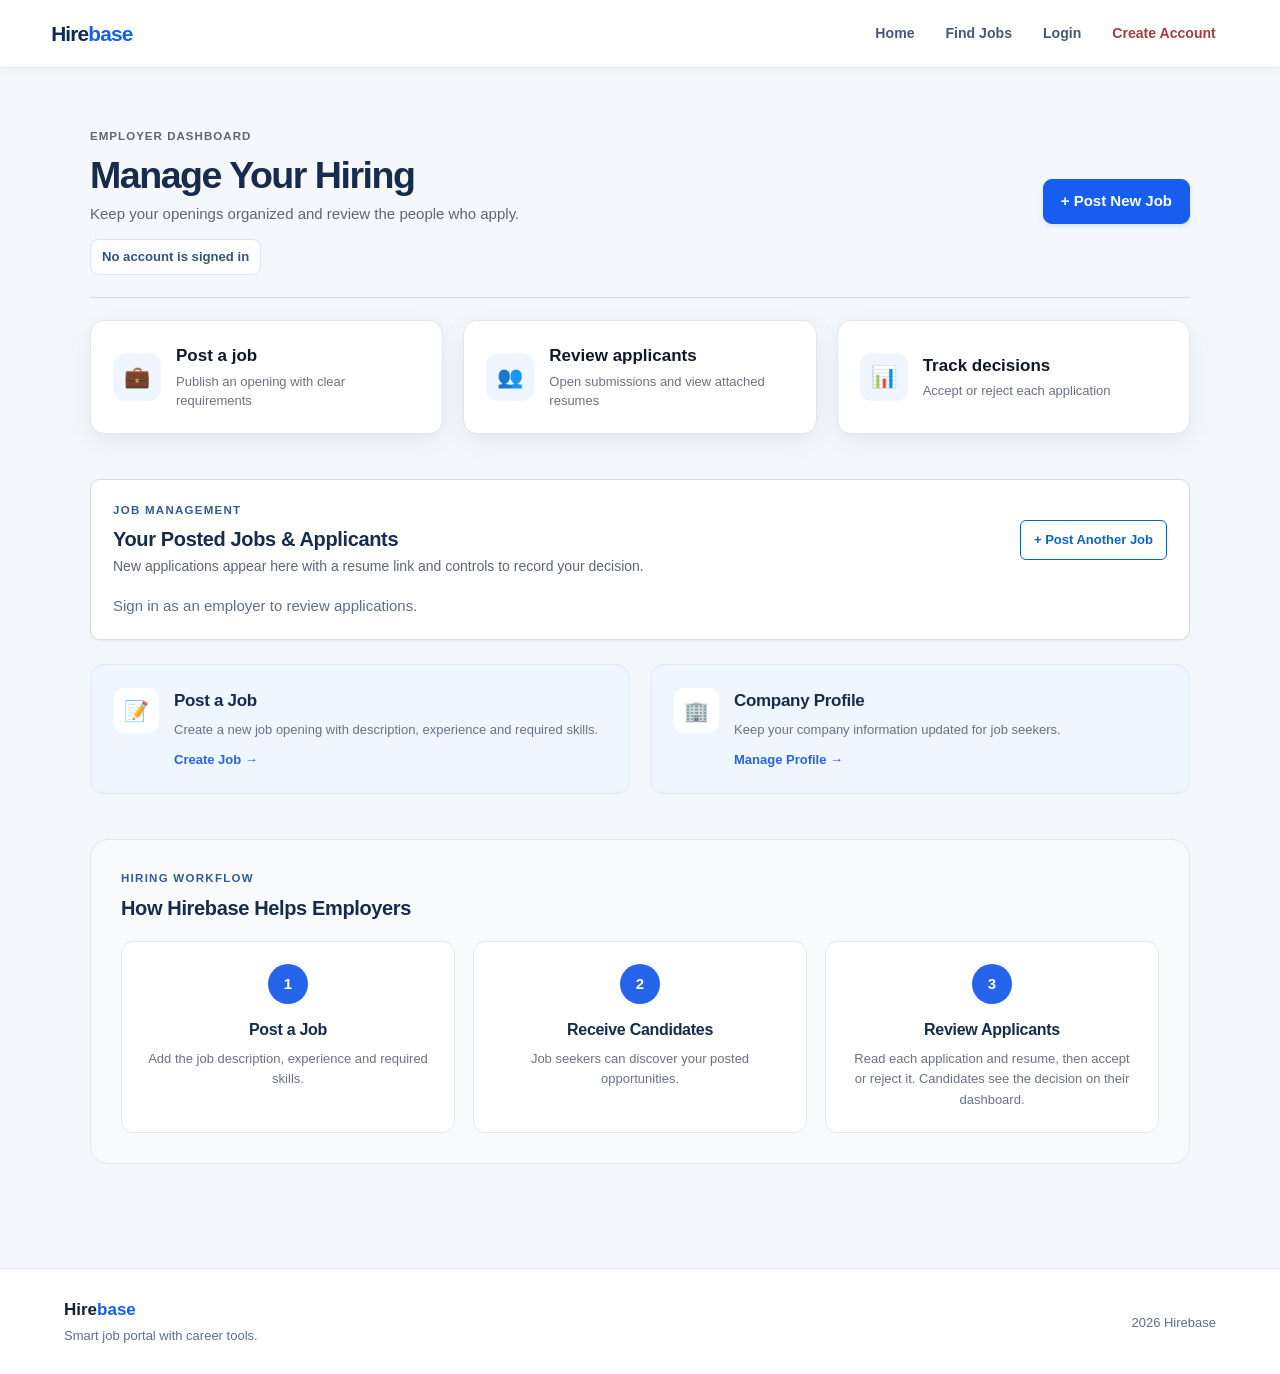
==== commit cfc7a067: "Improve UI and ATS analysis" ====
--- a/frontend/employer-dashboard.html
+++ b/frontend/employer-dashboard.html
@@ -1,6 +1,9 @@
 <!doctype html>
 <html lang="en">
   <head>
+    <meta http-equiv="Cache-Control" content="no-cache, no-store, must-revalidate" />
+    <meta http-equiv="Pragma" content="no-cache" />
+    <meta http-equiv="Expires" content="0" />
     <meta charset="UTF-8" />
     <meta name="viewport" content="width=device-width, initial-scale=1.0" />
 
@@ -9,7 +12,7 @@
     <link rel="stylesheet" href="css/base.css" />
     <link rel="stylesheet" href="css/app.css" />
     <link rel="stylesheet" href="css/employer.css" />
-      <link rel="stylesheet" href="css/polish.css" />
+      <link rel="stylesheet" href="css/polish.css?v=20261025-quality-pass" />
   </head>
 
   <body>
@@ -21,7 +24,7 @@
       <nav class="app-nav">
         <a href="employer-dashboard.html" class="active">Dashboard</a>
         <a href="post-job.html">Post a Job</a>
-        <a href="employer-profile.html">Company Profile</a>
+        <a href="employer-profile.html?v=20261025-quality-pass">Company Profile</a>
         <a href="login.html" onclick="localStorage.clear()">Logout</a>
       </nav>
     </header>
@@ -40,6 +43,7 @@
           <p>
             Keep your openings organized and review the people who apply.
           </p>
+          <p class="dashboard-account-identity" id="dashboardAccountIdentity">Loading your signed-in account…</p>
         </div>
 
         <button id="postJobBtn" class="employer-primary-button">
@@ -138,7 +142,7 @@
 
             <p>Keep your company information updated for job seekers.</p>
 
-            <a href="employer-profile.html"> Manage Profile → </a>
+            <a href="employer-profile.html?v=20261025-quality-pass"> Manage Profile → </a>
           </div>
         </div>
       </section>
@@ -194,6 +198,6 @@
       <p>2026 Hirebase</p>
     </footer>
 
-    <script src="script.js?v=20261002-app-review-state"></script>
+    <script src="script.js?v=20261025-quality-pass"></script>
   </body>
 </html>
--- a/frontend/css/polish.css
+++ b/frontend/css/polish.css
@@ -431,6 +431,24 @@
 #jobSkillGapResult { margin-top: 12px; }
 #jobSkillGapResult h4 { margin: 12px 0 5px; font-size: .9rem; }
 
+/* Job detail resume analysis */
+.job-details-page #atsSection { margin-top: 22px; padding: clamp(22px, 3vw, 32px); }
+.ats-header { display: flex; align-items: flex-start; gap: 16px; }
+.ats-icon { display: grid; flex: 0 0 46px; width: 46px; height: 46px; place-items: center; border-radius: 13px; background: #eaf2ff; color: #155eef; font-size: .75rem; font-weight: 800; }
+.ats-header .section-label { margin: 0 0 5px; }
+.ats-header h2 { margin: 0 0 6px; font-size: 1.3rem; }
+.ats-header p:last-child { max-width: 730px; margin: 0; color: var(--muted); line-height: 1.6; }
+.ats-action { margin-top: 19px; }
+.ats-action button { min-height: 44px; padding-inline: 20px; }
+#atsResult:empty { display: none; }
+.ats-result-card { margin-top: 22px; padding: clamp(18px, 3vw, 26px); border: 1px solid #dce6f3; border-radius: 14px; background: linear-gradient(145deg, #fbfdff, #f5f8fd); }
+.ats-result-card h3 { margin: 19px 0 8px; font-size: .98rem; }
+.ats-result-card > p { color: var(--muted); line-height: 1.6; }
+.ats-result-card .analysis-summary { width: fit-content; min-width: 240px; border: 0; background: #fff; box-shadow: 0 2px 10px rgba(20,44,80,.06); }
+.ats-result-card .analysis-summary strong { font-size: 2rem; }
+.ats-result-card .analysis-breakdown { padding: 12px 0; }
+@media (max-width: 600px) { .ats-header { flex-direction: column; } .ats-result-card .analysis-summary { min-width: 0; } }
+
 /* Employer workspace */
 .employer-page { width: min(1128px, calc(100% - 40px)); padding-block: 28px 48px; }
 .employer-page .employer-welcome {
@@ -531,3 +549,297 @@
   .employer-company-page .save-profile-button { width: 100%; }
   .employer-company-page .company-actions-card { align-items: flex-start; flex-direction: column; gap: 14px; }
 }
+
+/* Unified product UI refresh */
+:root {
+  --ink: #172b4d;
+  --muted: #5f6f86;
+  --surface: #ffffff;
+  --canvas: #f4f7fb;
+  --line: #dfe6ef;
+  --brand: #155eef;
+  --brand-hover: #124fc7;
+  --brand-soft: #edf4ff;
+  --radius: 14px;
+  --shadow: 0 8px 24px rgba(16, 42, 82, .07);
+}
+
+body { background: var(--canvas); color: var(--ink); font-size: 15px; }
+h1, h2, h3, h4 { color: var(--ink); }
+p { color: var(--muted); }
+a { color: var(--brand); }
+button, input, textarea, select { font: inherit; }
+button, .primary-button, .profile-find-button, .saved-find-button,
+.employer-primary-button, .dashboard-primary-button, .cta-button,
+.company-action-button, .save-profile-button {
+  min-height: 44px; padding: 10px 17px; border: 1px solid var(--brand);
+  border-radius: 9px; background: var(--brand); color: #fff; font-weight: 700;
+  box-shadow: 0 2px 5px rgba(21, 94, 239, .14); transition: background .16s ease, box-shadow .16s ease;
+}
+button:hover, .primary-button:hover, .profile-find-button:hover, .saved-find-button:hover,
+.employer-primary-button:hover, .dashboard-primary-button:hover, .cta-button:hover,
+.company-action-button:hover, .save-profile-button:hover {
+  background: var(--brand-hover); border-color: var(--brand-hover); color: #fff;
+}
+input, textarea, select {
+  border: 1px solid #cbd5e1; border-radius: 9px; background: #fff; color: var(--ink);
+}
+input:focus, textarea:focus, select:focus {
+  border-color: var(--brand); box-shadow: 0 0 0 3px rgba(21, 94, 239, .12); outline: none;
+}
+label { color: #263b5a; font-weight: 650; }
+:focus-visible { outline: 3px solid rgba(21, 94, 239, .35); outline-offset: 2px; }
+
+.app-header, .home-header {
+  min-height: 68px; padding-inline: max(4vw, calc((100vw - 1240px) / 2));
+  border-bottom: 1px solid var(--line); background: rgba(255,255,255,.96);
+  box-shadow: 0 2px 10px rgba(20, 44, 80, .04); backdrop-filter: blur(12px);
+}
+.app-logo, .home-logo, .auth-logo { color: #102a56; font-weight: 800; }
+.app-logo span, .home-logo span, .auth-logo span, .app-footer strong span { color: var(--brand); }
+.app-nav, .home-nav { gap: 5px; }
+.app-nav a, .home-nav a { border-radius: 8px; color: #465873; font-size: .88rem; font-weight: 650; }
+.app-nav a.active, .app-nav a:hover { background: var(--brand-soft); color: var(--brand); }
+.app-nav a:last-child { color: #a43d42; }
+.app-nav a:last-child:hover { background: #fff0f0; }
+.app-session-chip { max-width: 250px; overflow: hidden; padding: 7px 10px; border: 1px solid #dce7f5; border-radius: 8px; background: #f8fbff; color: #375476; font-size: .76rem; font-weight: 650; text-overflow: ellipsis; white-space: nowrap; }
+.app-footer { margin-top: 48px; border-color: var(--line); background: #fff; }
+
+.dashboard-page, .employer-page, .profile-page, .jobs-page, .saved-jobs-page,
+.job-details-page, .employer-profile-page {
+  width: min(1160px, calc(100% - 48px)); margin-inline: auto; padding-block: 38px 56px;
+}
+.profile-header, .jobs-header, .saved-jobs-header, .job-details-header,
+.employer-welcome, .employer-profile-header, .dashboard-welcome {
+  position: relative; display: flex; align-items: center; justify-content: space-between;
+  gap: 28px; margin-bottom: 26px; padding: 30px 32px; border: 1px solid #dbe7f7;
+  border-radius: 18px; background: linear-gradient(115deg, #fff 12%, #f1f6ff 100%);
+  box-shadow: var(--shadow);
+}
+.profile-header h1, .jobs-header h1, .saved-jobs-header h1, .job-details-header h1,
+.employer-welcome h1, .dashboard-welcome h1, .employer-profile-header h1 {
+  margin: 5px 0 10px; font-size: clamp(1.8rem, 3vw, 2.55rem); letter-spacing: -.04em;
+}
+.profile-header p:not(.profile-label), .jobs-header p:not(.jobs-label),
+.saved-jobs-header p:not(.saved-jobs-label), .job-details-header p:not(.job-details-label),
+.dashboard-welcome p:not(.dashboard-label), .employer-welcome p:not(.employer-label),
+.employer-profile-header p:not(.profile-label) { max-width: 680px; margin: 0; color: var(--muted); }
+.profile-label, .jobs-label, .saved-jobs-label, .job-details-label, .employer-label,
+.dashboard-label, .section-label { color: #315c96; font-size: .72rem; font-weight: 750; letter-spacing: .11em; }
+
+.profile-card, .job-search-box, .matching-info, .jobs-results, .saved-jobs-section,
+.saved-help-card, .job-details-card, .ats-card, .employer-stat-card, .employer-jobs-section,
+.dashboard-card, .auth-card, .post-job-card, .employer-profile-card, .profile-tool,
+.stat-card, .action-card, .dashboard-stat-card, .dashboard-action-card,
+.company-profile-card, .company-info-card, .company-actions-card, .employer-section {
+  border: 1px solid var(--line); border-radius: var(--radius); background: var(--surface);
+  box-shadow: var(--shadow);
+}
+.profile-card, .job-search-box, .jobs-results, .saved-jobs-section, .job-details-card,
+.ats-card, .post-job-card, .company-profile-card { padding: clamp(22px, 3.5vw, 34px); }
+.profile-card + .profile-card, .profile-tools { margin-top: 22px; }
+.profile-card-header { gap: 16px; margin-bottom: 22px; }
+.profile-card-header h2, .company-profile-heading h2 { margin: 4px 0 6px; }
+.profile-form-grid, .company-form-grid { gap: 20px; }
+.profile-field, .form-group { margin-bottom: 18px; }
+.profile-save-area, .save-profile-area, .post-job-actions { padding-top: 18px; border-top: 1px solid var(--line); }
+.profile-tools { display: grid; grid-template-columns: repeat(2, minmax(0, 1fr)); gap: 18px; }
+.profile-tool { padding: 22px; }
+.profile-tool h3 { margin: 0 0 8px; }
+.profile-tool p { margin: 0 0 12px; }
+
+.account-identity-card {
+  display: grid; grid-template-columns: auto minmax(180px, 1fr) minmax(260px, 1.25fr) auto;
+  align-items: center; gap: 20px; margin: 0 0 22px; padding: 20px 22px;
+  border: 1px solid #d9e5f4; border-radius: 14px; background: #fff; box-shadow: var(--shadow);
+}
+.account-avatar {
+  width: 54px; height: 54px; display: grid; place-items: center; border-radius: 50%;
+  background: linear-gradient(145deg, #dceaff, #eef4ff); color: #174b9b; font-size: 1.35rem; font-weight: 800;
+}
+.account-identity-main h2 { margin: 1px 0 2px; font-size: 1.16rem; letter-spacing: -.02em; }
+.account-identity-main p { margin: 0; font-size: .88rem; }
+.account-eyebrow { margin-bottom: 4px !important; color: #315c96 !important; font-size: .68rem !important; font-weight: 750; letter-spacing: .1em; }
+.account-identity-meta { display: flex; flex-wrap: wrap; gap: 20px; margin: 0; }
+.account-identity-meta div { min-width: 85px; }
+.account-identity-meta dt { color: var(--muted); font-size: .72rem; font-weight: 600; }
+.account-identity-meta dd { margin: 3px 0 0; color: var(--ink); font-size: .87rem; font-weight: 700; }
+.account-identity-meta code { padding: 3px 7px; border-radius: 5px; background: #f1f5fa; color: #1d477f; font: 700 .82rem ui-monospace, SFMono-Regular, Menlo, monospace; }
+.account-identity-card > a { white-space: nowrap; font-size: .83rem; font-weight: 700; }
+.dashboard-account-identity { width: fit-content; margin-top: 13px !important; padding: 7px 11px; border: 1px solid #dce7f5; border-radius: 8px; background: rgba(255,255,255,.8); color: #375476 !important; font-size: .82rem !important; font-weight: 650; }
+
+.job-card, #jobsList .job-card, .saved-job-card, .applicant-card, .candidate-application {
+  border: 1px solid var(--line); border-radius: 12px; background: #fff; box-shadow: 0 3px 12px rgba(20,44,80,.045);
+}
+.job-card:hover, #jobsList .job-card:hover, .saved-job-card:hover { border-color: #b9cdef; box-shadow: 0 8px 22px rgba(20,44,80,.08); }
+.application-status { border-radius: 999px; }
+.application-status.status-accepted { background: #e8f7ee; color: #187443; }
+.application-status.status-rejected, .application-status.status-not-selected { background: #fff0ef; color: #a43d42; }
+.application-status.status-under-review, .application-status.status-new { background: #fff7e5; color: #876217; }
+.empty-applicants, .empty-state { border-color: #c9d7e8; border-radius: 12px; background: #fbfdff; }
+
+.auth-page { background: radial-gradient(ellipse at 8% 8%, #e5efff, transparent 38%), var(--canvas); }
+.auth-card, .register-page .register-card { border-radius: 16px; box-shadow: 0 16px 40px rgba(16,42,82,.1); }
+.auth-button { width: 100%; }
+.company-actions-card { padding: 20px 22px; }
+.company-actions-card h2 { margin: 0 0 6px; }
+.company-info-card { display: flex; gap: 18px; padding: 22px; }
+.employer-page .employer-stats { display: grid; grid-template-columns: repeat(3, minmax(0, 1fr)); }
+.employer-page .employer-tools { display: grid; grid-template-columns: repeat(2, minmax(0, 1fr)); }
+.employer-page .employer-workflow { display: block; }
+.employer-company-page .company-info-card { display: flex; }
+.home-hero { background: radial-gradient(ellipse at 82% 22%, #dceaff 0, transparent 34%), linear-gradient(120deg,#f7faff,#fff 62%); }
+.hero-content h1 span { color: var(--brand); }
+.hero-badge { border: 1px solid #d5e4fb; background: var(--brand-soft); color: #22559c; }
+
+@media (max-width: 820px) {
+  .account-identity-card { grid-template-columns: auto 1fr; }
+  .account-identity-meta { grid-column: 1 / -1; padding-top: 14px; border-top: 1px solid var(--line); }
+  .account-identity-card > a { grid-column: 1 / -1; }
+}
+@media (max-width: 700px) {
+  .dashboard-page, .employer-page, .profile-page, .jobs-page, .saved-jobs-page,
+  .job-details-page, .employer-profile-page { width: calc(100% - 30px); padding-block: 24px 38px; }
+  .app-header, .home-header { align-items: flex-start; flex-wrap: wrap; gap: 10px; padding: 13px 16px; }
+  .app-nav, .home-nav { width: 100%; overflow-x: auto; flex-wrap: nowrap; padding-bottom: 3px; }
+  .app-session-chip { order: 3; max-width: 100%; }
+  .app-nav a, .home-nav a { flex: 0 0 auto; }
+  .profile-header, .jobs-header, .saved-jobs-header, .job-details-header,
+  .employer-welcome, .employer-profile-header, .dashboard-welcome { align-items: flex-start; flex-direction: column; gap: 15px; padding: 22px; border-radius: 14px; }
+  .profile-header > a, .jobs-header > a, .saved-jobs-header > a, .job-details-header > a { width: 100%; text-align: center; }
+  .profile-tools, .company-form-grid { grid-template-columns: 1fr; }
+  .profile-form-grid { grid-template-columns: 1fr; }
+  .account-identity-card { grid-template-columns: auto 1fr; gap: 13px; padding: 16px; }
+  .account-identity-meta { gap: 13px 22px; }
+  .account-identity-meta div { min-width: 72px; }
+  .employer-post-page .post-job-form { grid-template-columns: 1fr; }
+  .employer-page .employer-stats, .employer-page .employer-tools,
+  .employer-page .employer-workflow-grid { grid-template-columns: 1fr; }
+}
+
+/* Premium account and career profile */
+.profile-page { width: min(1120px, calc(100% - 48px)); padding-block: 34px 64px; }
+.profile-page .profile-header {
+  min-height: 184px; margin-bottom: 20px; padding: 30px 34px;
+  border: 1px solid #d9e5f4; border-radius: 18px;
+  background: radial-gradient(ellipse at 90% 12%, rgba(93, 153, 255, .16), transparent 36%), linear-gradient(120deg, #fff 10%, #f1f6ff 100%);
+}
+.profile-page .profile-label { margin: 0 0 8px; color: #155eef; font-size: .7rem; font-weight: 800; letter-spacing: .14em; }
+.profile-page .profile-header h1 { margin: 0 0 9px; font-size: clamp(2rem, 3.6vw, 2.75rem); letter-spacing: -.045em; }
+.profile-page .profile-header p:not(.profile-label) { max-width: 640px; margin: 0; color: #5f6f86; font-size: 1rem; line-height: 1.6; }
+.profile-page .profile-find-button { min-width: 142px; text-align: center; }
+.profile-account-hero {
+  position: relative; isolation: isolate; display: grid; grid-template-columns: auto minmax(200px, .9fr) minmax(370px, 1.3fr);
+  align-items: center; gap: 22px; overflow: hidden; margin: 0 0 24px; padding: 25px 28px;
+  border: 1px solid #173b73; border-radius: 16px;
+  background: radial-gradient(ellipse at 88% 0%, rgba(66, 130, 246, .33), transparent 32%), linear-gradient(112deg, #102a56, #163d78 62%, #1a4b8e);
+  box-shadow: 0 14px 32px rgba(16, 42, 82, .16); color: #fff;
+}
+.profile-account-hero::after { position: absolute; z-index: -1; right: -45px; bottom: -125px; width: 250px; height: 250px; border: 1px solid rgba(255,255,255,.12); border-radius: 50%; content: ""; }
+.profile-account-hero .account-avatar { width: 66px; height: 66px; border: 1px solid rgba(255,255,255,.35); background: linear-gradient(145deg, #fff, #cfe0ff); color: #174b9b; font-size: 1.65rem; box-shadow: 0 8px 20px rgba(0,0,0,.15); }
+.profile-account-hero .account-identity-main h2 { margin: 2px 0 5px; color: #fff; font-size: clamp(1.3rem, 2vw, 1.65rem); letter-spacing: -.025em; }
+.profile-account-hero .account-identity-main > p:not(.account-eyebrow) { color: #d4e2f7; font-size: .94rem; overflow-wrap: anywhere; }
+.profile-account-hero .account-eyebrow { color: #a9cbff !important; font-size: .65rem !important; }
+.profile-account-hero .account-identity-meta dt { color: #b8cbea; }
+.profile-account-hero .account-identity-meta dd { color: #fff; }
+.profile-account-hero .account-identity-meta code { background: rgba(255,255,255,.13); color: #fff; }
+.profile-account-facts { display: grid; grid-template-columns: 1.2fr 1fr .85fr; gap: 10px; }
+.profile-account-facts > div { min-width: 0; min-height: 68px; padding: 12px 14px; border: 1px solid rgba(255,255,255,.17); border-radius: 10px; background: rgba(255,255,255,.08); backdrop-filter: blur(8px); }
+.profile-account-facts span { display: block; margin-bottom: 6px; color: #b8cbea; font-size: .61rem; font-weight: 800; letter-spacing: .11em; }
+.profile-account-facts strong, .profile-account-facts code { display: block; overflow: hidden; color: #fff; font: 700 .88rem ui-sans-serif, system-ui, sans-serif; text-overflow: ellipsis; white-space: nowrap; }
+.profile-account-facts code { font-family: ui-monospace, SFMono-Regular, Menlo, monospace; font-size: .84rem; }
+.profile-account-hero #accountIdentityLogin { color: #fff; }
+.profile-page #message:empty { display: none; }
+.profile-page #message:not(:empty) { margin: 0 0 18px; }
+.profile-page .profile-card { margin-bottom: 22px; padding: clamp(22px, 3vw, 32px); border-color: #dce5f0; border-radius: 15px; box-shadow: 0 6px 22px rgba(24, 49, 82, .055); }
+.profile-page .profile-card-header { align-items: center; gap: 14px; margin-bottom: 24px; }
+.profile-page .profile-card-icon { width: 42px; height: 42px; border: 1px solid #d6e4fa; border-radius: 12px; background: #edf4ff; color: #175ac3; font: 800 .78rem ui-monospace, monospace; }
+.profile-page .profile-card-header h2 { margin: 3px 0 4px; font-size: 1.28rem; letter-spacing: -.025em; }
+.profile-page .profile-card-header p:not(.section-label) { margin: 0; font-size: .9rem; }
+.profile-page .profile-field label, .profile-page .resume-upload-area label { color: #253a58; font-size: .88rem; }
+.profile-page .profile-field textarea { min-height: 130px; padding: 14px 15px; border-color: #d3dce8; border-radius: 10px; line-height: 1.5; }
+.profile-page .profile-field span { margin-top: 8px; color: #687991; font-size: .77rem; }
+.profile-page .profile-save-area { display: flex; justify-content: flex-end; margin-top: 8px; }
+.profile-page .profile-save-area button { min-width: 160px; }
+.profile-page .resume-upload-area { padding: 20px; border: 1px dashed #b9cbe2; border-radius: 12px; background: #f7faff; }
+.profile-page .resume-upload-area input[type="file"] { min-height: 48px; padding: 8px; border: 1px solid #d7e1ed; border-radius: 9px; background: #fff; }
+.profile-page .resume-card { display: flex; flex-wrap: wrap; align-items: center; gap: 10px 22px; margin-top: 15px; padding: 17px 19px; border: 1px solid #dce5f0; border-radius: 11px; background: #fbfdff; }
+.profile-page .resume-card p { margin: 0; font-size: .87rem; overflow-wrap: anywhere; }
+.profile-page .resume-card button { margin-left: auto; background: #fff; border-color: #e1b6b6; color: #a43d42; box-shadow: none; }
+.profile-page .profile-tools { margin-top: 4px; }
+.profile-page .profile-tool { padding: 23px; border-color: #dce5f0; border-radius: 14px; background: linear-gradient(145deg, #fff, #f7faff); box-shadow: 0 5px 18px rgba(24, 49, 82, .045); }
+.profile-page .profile-tool-icon { width: 42px; height: 42px; border: 1px solid #d6e4fa; color: #175ac3; font-size: .7rem; font-weight: 800; }
+.profile-page .profile-tool h3 { margin: 1px 0 7px; font-size: 1rem; }
+.profile-page .profile-tool p { margin-bottom: 12px; font-size: .84rem; }
+.app-session-chip { max-width: 330px; }
+@media (max-width: 900px) {
+  .profile-account-hero { grid-template-columns: auto 1fr; }
+  .profile-account-facts { grid-column: 1 / -1; }
+}
+@media (max-width: 620px) {
+  .profile-page { width: calc(100% - 28px); padding-block: 20px 42px; }
+  .profile-page .profile-header { min-height: 0; padding: 22px; }
+  .profile-account-hero { gap: 14px; padding: 19px; }
+  .profile-account-hero .account-avatar { width: 54px; height: 54px; }
+  .profile-account-facts { grid-template-columns: 1fr 1fr; }
+  .profile-account-facts .profile-account-role { grid-column: 1 / -1; }
+  .profile-page .profile-save-area button, .profile-page .resume-upload-area button { width: 100%; }
+  .profile-page .resume-card { align-items: flex-start; flex-direction: column; }
+  .profile-page .resume-card button { width: 100%; margin-left: 0; }
+}
+
+/* ATS analysis dashboard */
+.job-details-page #atsSection { overflow: hidden; border-color: #d5e1f0; background: linear-gradient(145deg, #fff, #f8fbff); }
+.job-details-page .ats-header { align-items: center; }
+.job-details-page .ats-icon { width: 50px; height: 50px; flex-basis: 50px; border: 1px solid #d7e6ff; background: linear-gradient(145deg, #edf4ff, #e1edff); color: #1455b8; }
+.job-details-page .ats-action button { min-width: 190px; }
+.job-details-page .ats-action button:disabled { cursor: wait; opacity: .72; }
+.ats-result-card { margin-top: 22px; padding: clamp(18px, 3vw, 28px); border: 1px solid #dbe5f1; border-radius: 16px; background: #fff; box-shadow: 0 8px 28px rgba(20,44,80,.06); }
+.ats-score-hero { display: flex; align-items: center; gap: 22px; padding: 22px; border-radius: 13px; background: radial-gradient(ellipse at 100% 0%, rgba(85,145,240,.13), transparent 40%), linear-gradient(110deg,#f3f7ff,#fbfdff); }
+.ats-score-ring { display: grid; flex: 0 0 116px; width: 116px; height: 116px; place-items: center; border-radius: 50%; background: conic-gradient(#155eef var(--score), #dce6f3 0); }
+.ats-score-ring > div { display: grid; width: 92px; height: 92px; place-content: center; justify-items: center; border-radius: 50%; background: #fff; }
+.ats-score-ring strong { color: #102a56; font-size: 1.85rem; line-height: 1; letter-spacing: -.04em; }
+.ats-score-ring strong small { font-size: .9rem; }
+.ats-score-ring span { margin-top: 4px; color: #687991; font-size: .66rem; font-weight: 700; text-transform: uppercase; letter-spacing: .08em; }
+.ats-score-copy h3 { margin: 3px 0 6px; font-size: 1.25rem; }
+.ats-score-copy p { margin: 0 0 10px; color: #5f6f86; font-size: .88rem; }
+.ats-overline { color: #315c96; font-size: .65rem; font-weight: 800; letter-spacing: .12em; }
+.ats-method-pill { display: inline-flex; padding: 5px 9px; border: 1px solid #dbe6f5; border-radius: 999px; background: #fff; color: #34547b; font-size: .69rem; font-weight: 700; }
+.ats-metrics-grid { display: grid; grid-template-columns: repeat(4,minmax(0,1fr)); gap: 12px; margin: 16px 0 20px; }
+.ats-metric-card { min-width: 0; padding: 14px; border: 1px solid #e0e7f0; border-radius: 11px; background: #fff; }
+.ats-metric-card > span, .ats-metric-card > small { display: block; color: #64748b; font-size: .72rem; }
+.ats-metric-card > strong { display: block; margin: 7px 0 2px; color: #172b4d; font-size: 1.35rem; letter-spacing: -.03em; }
+.ats-metric-card > small { font-size: .65rem; }
+.ats-metric-track { height: 5px; overflow: hidden; margin-top: 12px; border-radius: 999px; background: #e9eef5; }
+.ats-metric-track i { display: block; height: 100%; border-radius: inherit; background: linear-gradient(90deg,#155eef,#49a0ff); }
+.ats-analysis-columns { display: grid; grid-template-columns: 1fr 1fr; gap: 16px; }
+.ats-analysis-columns > section, .ats-signals, .ats-recommendations { min-width: 0; padding: 17px; border: 1px solid #e2e9f2; border-radius: 12px; background: #fbfcfe; }
+.ats-result-card h3 { margin: 0 0 9px; font-size: .95rem; }
+.ats-result-card .analysis-chips { margin: 9px 0 0; }
+.ats-result-card .analysis-chips li { border-radius: 999px; font-weight: 650; }
+.ats-keyword-details { margin: 15px 0; padding: 14px 17px; border: 1px solid #e2e9f2; border-radius: 11px; background: #fff; }
+.ats-keyword-details summary { color: #24528c; cursor: pointer; font-size: .84rem; font-weight: 750; }
+.ats-keyword-details h4 { margin: 16px 0 4px; font-size: .8rem; }
+.ats-signals { margin-bottom: 16px; }
+.ats-signal-grid { display: grid; grid-template-columns: repeat(4,minmax(0,1fr)); gap: 10px; }
+.ats-signal-grid > div { display: grid; gap: 4px; padding: 12px; border-radius: 9px; background: #fff; }
+.ats-signal-grid strong { color: #163b70; font-size: 1.1rem; }
+.ats-signal-grid span { color: #66768c; font-size: .68rem; }
+.ats-section-heading { display: flex; align-items: center; justify-content: space-between; gap: 12px; margin-bottom: 12px; }
+.ats-section-heading h3 { margin: 2px 0 0; }
+.ats-recommendation-count { padding: 5px 8px; border-radius: 999px; background: #edf4ff; color: #285b9e; font-size: .68rem; font-weight: 750; white-space: nowrap; }
+.ats-suggestion-item { display: grid; grid-template-columns: 70px 1fr; gap: 12px; padding: 13px 0; border-top: 1px solid #e5ebf3; }
+.ats-suggestion-item > span { align-self: start; padding: 4px 6px; border-radius: 5px; background: #fff3dc; color: #80560b; font-size: .6rem; font-weight: 800; text-align: center; letter-spacing: .06em; }
+.ats-suggestion-item.priority-high > span { background: #fff0ed; color: #a53e31; }
+.ats-suggestion-item.priority-low > span { background: #eef3f8; color: #607087; }
+.ats-suggestion-item.priority-positive > span { background: #e9f7ee; color: #267346; }
+.ats-suggestion-item h4 { margin: 0 0 4px; color: #1e3555; font-size: .83rem; }
+.ats-suggestion-item p { margin: 0; color: #5f6f86; font-size: .8rem; line-height: 1.55; }
+.ats-result-card .analysis-note { margin: 15px 0 0; padding-top: 12px; border-top: 1px solid #e5ebf3; font-size: .73rem; line-height: 1.55; }
+@media (max-width: 860px) { .ats-metrics-grid { grid-template-columns: repeat(2,minmax(0,1fr)); } }
+@media (max-width: 600px) {
+  .ats-score-hero { align-items: flex-start; flex-direction: column; }
+  .ats-analysis-columns { grid-template-columns: 1fr; }
+  .ats-signal-grid { grid-template-columns: repeat(2,minmax(0,1fr)); }
+  .ats-suggestion-item { grid-template-columns: 62px 1fr; }
+}
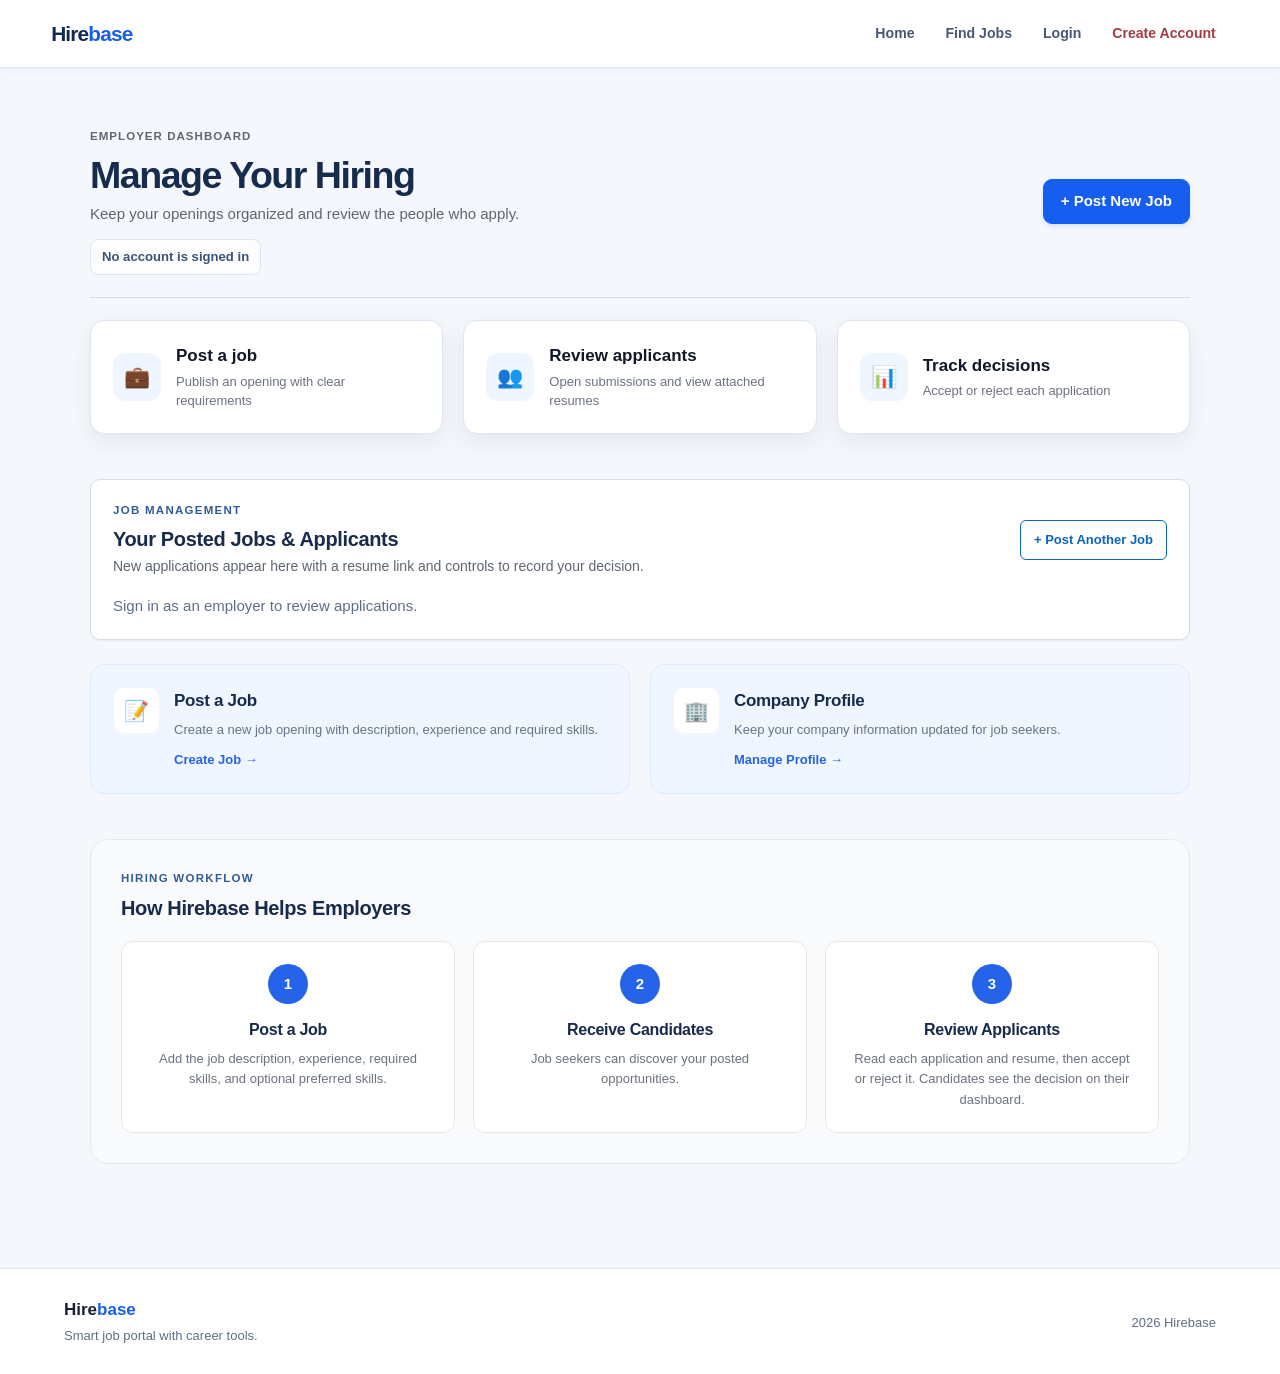
==== commit 80f11295: "Add ATS evidence and skill learning plans" ====
--- a/frontend/employer-dashboard.html
+++ b/frontend/employer-dashboard.html
@@ -12,7 +12,7 @@
     <link rel="stylesheet" href="css/base.css" />
     <link rel="stylesheet" href="css/app.css" />
     <link rel="stylesheet" href="css/employer.css" />
-      <link rel="stylesheet" href="css/polish.css?v=20261025-quality-pass" />
+      <link rel="stylesheet" href="css/polish.css?v=20261025-learning-plan-v2" />
   </head>
 
   <body>
@@ -24,7 +24,7 @@
       <nav class="app-nav">
         <a href="employer-dashboard.html" class="active">Dashboard</a>
         <a href="post-job.html">Post a Job</a>
-        <a href="employer-profile.html?v=20261025-quality-pass">Company Profile</a>
+        <a href="employer-profile.html?v=20261025-learning-plan-v2">Company Profile</a>
         <a href="login.html" onclick="localStorage.clear()">Logout</a>
       </nav>
     </header>
@@ -142,7 +142,7 @@
 
             <p>Keep your company information updated for job seekers.</p>
 
-            <a href="employer-profile.html?v=20261025-quality-pass"> Manage Profile → </a>
+            <a href="employer-profile.html?v=20261025-learning-plan-v2"> Manage Profile → </a>
           </div>
         </div>
       </section>
@@ -164,7 +164,7 @@
 
             <h3>Post a Job</h3>
 
-            <p>Add the job description, experience and required skills.</p>
+            <p>Add the job description, experience, required skills, and optional preferred skills.</p>
           </div>
 
           <div class="employer-workflow-card">
@@ -198,6 +198,6 @@
       <p>2026 Hirebase</p>
     </footer>
 
-    <script src="script.js?v=20261025-quality-pass"></script>
+    <script src="script.js?v=20261025-learning-plan-v2"></script>
   </body>
 </html>
--- a/frontend/css/polish.css
+++ b/frontend/css/polish.css
@@ -805,7 +805,7 @@
 .ats-score-copy p { margin: 0 0 10px; color: #5f6f86; font-size: .88rem; }
 .ats-overline { color: #315c96; font-size: .65rem; font-weight: 800; letter-spacing: .12em; }
 .ats-method-pill { display: inline-flex; padding: 5px 9px; border: 1px solid #dbe6f5; border-radius: 999px; background: #fff; color: #34547b; font-size: .69rem; font-weight: 700; }
-.ats-metrics-grid { display: grid; grid-template-columns: repeat(4,minmax(0,1fr)); gap: 12px; margin: 16px 0 20px; }
+.ats-metrics-grid { display: grid; grid-template-columns: repeat(5,minmax(0,1fr)); gap: 12px; margin: 16px 0 20px; }
 .ats-metric-card { min-width: 0; padding: 14px; border: 1px solid #e0e7f0; border-radius: 11px; background: #fff; }
 .ats-metric-card > span, .ats-metric-card > small { display: block; color: #64748b; font-size: .72rem; }
 .ats-metric-card > strong { display: block; margin: 7px 0 2px; color: #172b4d; font-size: 1.35rem; letter-spacing: -.03em; }
@@ -836,10 +836,49 @@
 .ats-suggestion-item h4 { margin: 0 0 4px; color: #1e3555; font-size: .83rem; }
 .ats-suggestion-item p { margin: 0; color: #5f6f86; font-size: .8rem; line-height: 1.55; }
 .ats-result-card .analysis-note { margin: 15px 0 0; padding-top: 12px; border-top: 1px solid #e5ebf3; font-size: .73rem; line-height: 1.55; }
+.ats-evidence-section, .ats-semantic-details { margin-top: 16px; padding: 17px; border: 1px solid #e2e9f2; border-radius: 12px; background: #fbfcfe; }
+.ats-evidence-section > .ats-section-heading { margin-bottom: 2px; }
+.ats-evidence-item, .ats-semantic-item { padding: 13px 0; border-top: 1px solid #e5ebf3; }
+.ats-evidence-heading { display: flex; align-items: center; justify-content: space-between; gap: 12px; }
+.ats-evidence-heading > strong { color: #1e3555; font-size: .84rem; }
+.ats-evidence-status { flex: 0 0 auto; padding: 4px 8px; border-radius: 999px; background: #eef3f8; color: #607087; font-size: .65rem; font-weight: 750; text-transform: capitalize; }
+.ats-evidence-status.is-matched { background: #e9f7ee; color: #267346; }
+.ats-evidence-status.is-related { background: #fff5df; color: #80560b; }
+.ats-evidence-status.is-missing { background: #fff0ed; color: #a53e31; }
+.ats-evidence-item ul { margin: 8px 0 0; padding-left: 20px; color: #435773; }
+.ats-evidence-item li, .ats-semantic-item p { margin: 6px 0 0; font-size: .8rem; line-height: 1.55; overflow-wrap: anywhere; }
+.ats-evidence-item q, .ats-semantic-item q { color: #354c6b; }
+.ats-semantic-details summary { color: #24528c; cursor: pointer; font-size: .84rem; font-weight: 750; }
+.ats-semantic-details > .analysis-note { margin-top: 9px; }
+.skill-gap-categories { display: grid; grid-template-columns: repeat(2,minmax(0,1fr)); gap: 12px; margin-top: 16px; }
+.skill-gap-category { min-width: 0; padding: 15px; border: 1px solid #dfe7f1; border-radius: 12px; background: #fff; }
+.skill-gap-category.required-category { border-top: 3px solid #155eef; }
+.skill-gap-category.preferred-category { border-top: 3px solid #8b6bd6; }
+.skill-gap-category-heading { display: flex; align-items: center; justify-content: space-between; gap: 10px; }
+.skill-gap-category-heading h4, .learning-plan-section h4 { margin: 0; color: #1e3555; }
+.skill-gap-category-heading > span, .skill-gap-count { color: #66768c; font-size: .72rem; }
+.skill-gap-count { margin: 5px 0 14px; }
+.skill-gap-category h5 { margin: 12px 0 5px; color: #445a77; font-size: .76rem; }
+.learning-plan-section { margin-top: 16px; padding: 17px; border: 1px solid #dfe7f1; border-radius: 12px; background: linear-gradient(145deg,#fbfdff,#f6f9fd); }
+.learning-plan-section > .analysis-note { margin: 7px 0 12px; }
+.learning-checklist { display: grid; gap: 9px; }
+.learning-checklist-item { display: flex; align-items: flex-start; gap: 11px; padding: 13px; border: 1px solid #e0e7f0; border-radius: 10px; background: #fff; cursor: pointer; transition: border-color .16s ease, background .16s ease; }
+.learning-checklist-item:hover { border-color: #9bbaf0; }
+.learning-checklist-item > input { flex: 0 0 auto; width: 18px; height: 18px; margin: 2px 0 0; accent-color: #155eef; }
+.learning-check-copy { display: grid; gap: 5px; min-width: 0; }
+.learning-item-meta { display: flex; align-items: center; gap: 7px; color: #315c96; font-size: .65rem; text-transform: capitalize; }
+.learning-item-meta small { color: #718096; }
+.learning-check-copy > b { color: #1c3354; font-size: .88rem; }
+.learning-check-copy > span:last-child { color: #5f6f86; font-size: .76rem; line-height: 1.5; }
+.learning-checklist-item.is-complete { border-color: #a8d9b8; background: #f4fbf6; }
+.learning-checklist-item.is-complete .learning-check-copy > b { color: #267346; text-decoration: line-through; }
 @media (max-width: 860px) { .ats-metrics-grid { grid-template-columns: repeat(2,minmax(0,1fr)); } }
 @media (max-width: 600px) {
   .ats-score-hero { align-items: flex-start; flex-direction: column; }
   .ats-analysis-columns { grid-template-columns: 1fr; }
   .ats-signal-grid { grid-template-columns: repeat(2,minmax(0,1fr)); }
   .ats-suggestion-item { grid-template-columns: 62px 1fr; }
-}
+  .ats-evidence-heading { align-items: flex-start; flex-direction: column; gap: 6px; }
+  .skill-gap-categories { grid-template-columns: 1fr; }
+  .skill-gap-category-heading { align-items: flex-start; flex-direction: column; gap: 4px; }
+}
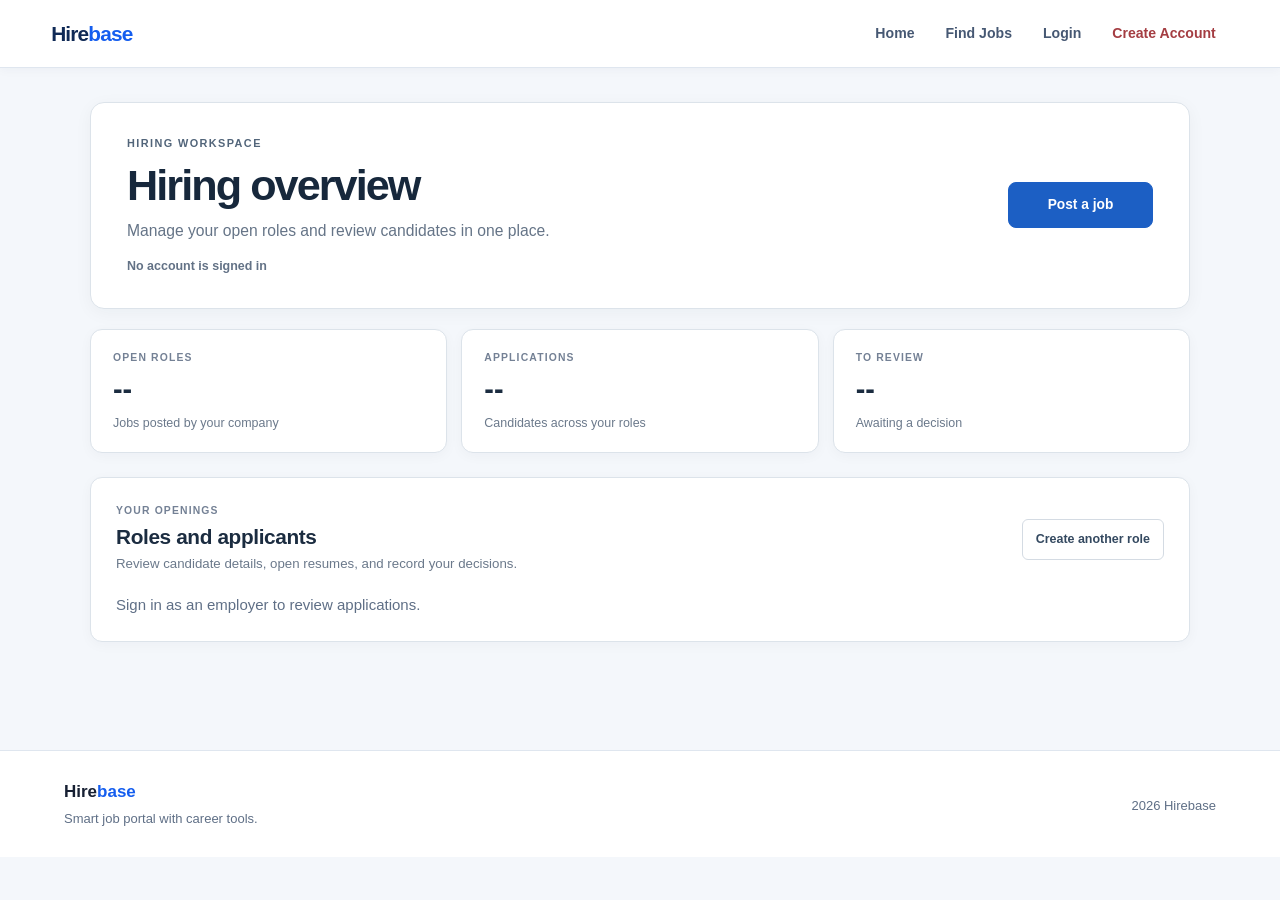
==== commit 85d6c2bc: "Polish Hirebase UI and features" ====
--- a/frontend/employer-dashboard.html
+++ b/frontend/employer-dashboard.html
@@ -12,7 +12,7 @@
     <link rel="stylesheet" href="css/base.css" />
     <link rel="stylesheet" href="css/app.css" />
     <link rel="stylesheet" href="css/employer.css" />
-      <link rel="stylesheet" href="css/polish.css?v=20261025-learning-plan-v2" />
+      <link rel="stylesheet" href="css/polish.css?v=20261026-dashboard-workspace-v1" />
   </head>
 
   <body>
@@ -24,163 +24,56 @@
       <nav class="app-nav">
         <a href="employer-dashboard.html" class="active">Dashboard</a>
         <a href="post-job.html">Post a Job</a>
-        <a href="employer-profile.html?v=20261025-learning-plan-v2">Company Profile</a>
+        <a href="employer-profile.html?v=20261026-dashboard-workspace-v1">Company Profile</a>
         <a href="login.html" onclick="localStorage.clear()">Logout</a>
       </nav>
     </header>
 
     <!-- ================= MAIN ================= -->
 
-    <main class="employer-page">
-      <!-- Welcome -->
-
+    <main class="employer-page employer-dashboard">
       <section class="employer-welcome">
-        <div>
-          <p class="employer-label">EMPLOYER DASHBOARD</p>
-
-          <h1>Manage Your Hiring</h1>
-
-          <p>
-            Keep your openings organized and review the people who apply.
-          </p>
-          <p class="dashboard-account-identity" id="dashboardAccountIdentity">Loading your signed-in account…</p>
+        <div class="employer-welcome-copy">
+          <p class="employer-label">HIRING WORKSPACE</p>
+          <h1>Hiring overview</h1>
+          <p>Manage your open roles and review candidates in one place.</p>
+          <p class="dashboard-account-identity" id="dashboardAccountIdentity">Loading account details...</p>
         </div>
-
-        <button id="postJobBtn" class="employer-primary-button">
-          + Post New Job
-        </button>
+        <button id="postJobBtn" class="employer-primary-button">Post a job</button>
       </section>
-
-      <!-- ================= MESSAGE ================= -->
 
       <div id="message"></div>
 
-      <!-- ================= QUICK OVERVIEW ================= -->
-
-      <section class="employer-stats">
-        <div class="employer-stat-card">
-          <div class="employer-stat-icon">💼</div>
-
-          <div>
-            <span class="employer-stat-title">Post a job</span>
-            <span class="employer-stat-description">
-              Publish an opening with clear requirements
-            </span>
-          </div>
-        </div>
-
-        <div class="employer-stat-card">
-          <div class="employer-stat-icon">👥</div>
-
-          <div>
-            <span class="employer-stat-title">Review applicants</span>
-            <span class="employer-stat-description">
-              Open submissions and view attached resumes
-            </span>
-          </div>
-        </div>
-
-        <div class="employer-stat-card">
-          <div class="employer-stat-icon">📊</div>
-
-          <div>
-            <span class="employer-stat-title">Track decisions</span>
-            <span class="employer-stat-description">
-              Accept or reject each application
-            </span>
-          </div>
-        </div>
+      <section class="employer-stats" aria-label="Hiring overview">
+        <article class="employer-stat-card">
+          <span class="employer-stat-kicker">OPEN ROLES</span>
+          <strong id="dashboardPostedJobCount">--</strong>
+          <span class="employer-stat-description">Jobs posted by your company</span>
+        </article>
+        <article class="employer-stat-card">
+          <span class="employer-stat-kicker">APPLICATIONS</span>
+          <strong id="dashboardEmployerApplicationCount">--</strong>
+          <span class="employer-stat-description">Candidates across your roles</span>
+        </article>
+        <article class="employer-stat-card">
+          <span class="employer-stat-kicker">TO REVIEW</span>
+          <strong id="dashboardPendingCount">--</strong>
+          <span class="employer-stat-description">Awaiting a decision</span>
+        </article>
       </section>
 
-      <!-- ================= JOB MANAGEMENT ================= -->
-
-      <section class="employer-section">
+      <section class="employer-section" aria-labelledby="employerJobsTitle">
         <div class="employer-section-heading">
           <div>
-            <p class="section-label">JOB MANAGEMENT</p>
-
-            <h2>Your Posted Jobs &amp; Applicants</h2>
-
-            <p>New applications appear here with a resume link and controls to record your decision.</p>
+            <p class="section-label">YOUR OPENINGS</p>
+            <h2 id="employerJobsTitle">Roles and applicants</h2>
+            <p>Review candidate details, open resumes, and record your decisions.</p>
           </div>
-
-          <a href="post-job.html" class="secondary-action">
-            + Post Another Job
-          </a>
+          <a href="post-job.html" class="secondary-action">Create another role</a>
         </div>
-
         <div id="employerJobs">
           <div id="jobsList">
-            <!-- Jobs will be displayed here dynamically -->
-          </div>
-        </div>
-      </section>
-
-      <!-- ================= EMPLOYER TOOLS ================= -->
-
-      <section class="employer-tools">
-        <div class="employer-tool-card">
-          <div class="employer-tool-icon">📝</div>
-
-          <div>
-            <h3>Post a Job</h3>
-
-            <p>
-              Create a new job opening with description, experience and required
-              skills.
-            </p>
-
-            <a href="post-job.html"> Create Job → </a>
-          </div>
-        </div>
-
-        <div class="employer-tool-card">
-          <div class="employer-tool-icon">🏢</div>
-
-          <div>
-            <h3>Company Profile</h3>
-
-            <p>Keep your company information updated for job seekers.</p>
-
-            <a href="employer-profile.html?v=20261025-learning-plan-v2"> Manage Profile → </a>
-          </div>
-        </div>
-      </section>
-
-      <!-- ================= HIRING FLOW ================= -->
-
-      <section class="employer-workflow">
-        <div class="employer-section-heading">
-          <div>
-            <p class="section-label">HIRING WORKFLOW</p>
-
-            <h2>How Hirebase Helps Employers</h2>
-          </div>
-        </div>
-
-        <div class="employer-workflow-grid">
-          <div class="employer-workflow-card">
-            <span>1</span>
-
-            <h3>Post a Job</h3>
-
-            <p>Add the job description, experience, required skills, and optional preferred skills.</p>
-          </div>
-
-          <div class="employer-workflow-card">
-            <span>2</span>
-
-            <h3>Receive Candidates</h3>
-
-            <p>Job seekers can discover your posted opportunities.</p>
-          </div>
-
-          <div class="employer-workflow-card">
-            <span>3</span>
-
-            <h3>Review Applicants</h3>
-
-            <p>Read each application and resume, then accept or reject it. Candidates see the decision on their dashboard.</p>
+            <p>Loading your roles...</p>
           </div>
         </div>
       </section>
@@ -198,6 +91,6 @@
       <p>2026 Hirebase</p>
     </footer>
 
-    <script src="script.js?v=20261025-learning-plan-v2"></script>
+    <script src="script.js?v=20261026-saved-resume-v2"></script>
   </body>
 </html>
--- a/frontend/css/polish.css
+++ b/frontend/css/polish.css
@@ -1,15 +1,16 @@
 /* Hirebase design system: calm, readable surfaces with one clear action color. */
 :root {
   color-scheme: light;
-  --ink: #1d2a24;
-  --muted: #68766f;
+  --ink: #17283c;
+  --muted: #64748b;
   --surface: #ffffff;
-  --canvas: #f5f7f3;
-  --line: #e2e8e1;
-  --brand: #26745a;
-  --brand-hover: #1d5e48;
-  --brand-soft: #e8f3ec;
-  --accent: #d7a968;
+  --canvas: #f4f7fb;
+  --line: #dce5f0;
+  --brand: #245ca7;
+  --brand-hover: #193f73;
+  --brand-soft: #ebf2fa;
+  --accent: #d9a34f;
+  --accent-cool: #2f9b91;
   --radius: 18px;
   --shadow: 0 14px 36px rgba(29, 42, 36, .07);
 }
@@ -30,7 +31,7 @@
 p { color: var(--muted); }
 a { color: var(--brand); text-underline-offset: 3px; }
 a:hover { color: var(--brand-hover); }
-:focus-visible { outline: 3px solid rgba(38, 116, 90, .35); outline-offset: 3px; }
+:focus-visible { outline: 3px solid rgba(36, 92, 167, .35); outline-offset: 3px; }
 
 input, textarea, select {
   min-height: 46px;
@@ -46,7 +47,7 @@
 input::placeholder, textarea::placeholder { color: #9aa69f; }
 input:focus, textarea:focus, select:focus {
   border-color: var(--brand);
-  box-shadow: 0 0 0 4px rgba(38, 116, 90, .1);
+  box-shadow: 0 0 0 4px rgba(36, 92, 167, .1);
   outline: none;
 }
 label { color: var(--ink); font-size: .9rem; font-weight: 650; }
@@ -60,7 +61,7 @@
   color: #fff;
   font: inherit;
   font-weight: 650;
-  box-shadow: 0 5px 12px rgba(38, 116, 90, .14);
+  box-shadow: 0 5px 12px rgba(36, 92, 167, .14);
   transition: background .18s ease, transform .18s ease, box-shadow .18s ease;
 }
 button:hover, .primary-button:hover, .profile-find-button:hover, .saved-find-button:hover,
@@ -69,7 +70,7 @@
   color: #fff;
   text-decoration: none;
   transform: translateY(-1px);
-  box-shadow: 0 8px 18px rgba(38, 116, 90, .2);
+  box-shadow: 0 8px 18px rgba(36, 92, 167, .2);
 }
 button:disabled { cursor: wait; opacity: .65; transform: none; }
 
@@ -100,7 +101,7 @@
   padding: clamp(26px, 5vw, 48px);
   border: 1px solid var(--line);
   border-radius: 24px;
-  background: linear-gradient(120deg, #fff 0%, #f1f7f1 100%);
+  background: linear-gradient(120deg, #fff 0%, #f0f5fc 100%);
   box-shadow: var(--shadow);
 }
 .profile-label, .jobs-label, .saved-jobs-label, .job-details-label,
@@ -113,7 +114,7 @@
 .profile-header h1, .jobs-header h1, .saved-jobs-header h1,
 .job-details-header h1, .employer-welcome h1, .dashboard-welcome h1,
 .employer-profile-header h1 { margin: 5px 0 12px; }
-.profile-card, .job-search-box, .matching-info, .jobs-results,
+.profile-card, .job-search-box, .jobs-results,
 .saved-jobs-section, .saved-help-card, .job-details-card, .ats-card,
 .employer-stat-card, .employer-jobs-section, .dashboard-card,
 .auth-card, .post-job-card, .employer-profile-card, .profile-tool {
@@ -144,16 +145,16 @@
   transform: translateY(-2px);
   box-shadow: 0 14px 30px rgba(29, 42, 36, .09);
 }
-.matching-info, .saved-help-card { padding: 22px 26px; }
+.saved-help-card { padding: 22px 26px; }
 .ats-card { margin-top: 24px; }
 .app-footer { padding-inline: max(5vw, calc((100vw - 1240px) / 2)); }
 
-.auth-page { background: radial-gradient(ellipse at 10% 10%, #e8f3ec, transparent 42%), var(--canvas); }
+.auth-page { background: radial-gradient(ellipse at 10% 10%, #e7effb, transparent 42%), var(--canvas); }
 .auth-card { padding: clamp(26px, 4vw, 42px); }
 .login-hint { margin: -4px 0 18px; font-size: .88rem; }
 .auth-info h1 { letter-spacing: -.045em; }
 .auth-info h1 span { color: var(--brand); }
-body:has(#registerForm) { min-height: 100vh; padding: 36px 16px; background: radial-gradient(ellipse at 85% 10%, #e2f1e7, transparent 35%), var(--canvas); }
+body:has(#registerForm) { min-height: 100vh; padding: 36px 16px; background: radial-gradient(ellipse at 85% 10%, #e7effb, transparent 35%), var(--canvas); }
 body:has(#registerForm) .container {
   width: min(100%, 620px);
   margin: 0 auto;
@@ -167,8 +168,8 @@
 body:has(#registerForm) .register-type { gap: 12px; }
 body:has(#registerForm) .type-option { border: 1px solid var(--line); border-radius: 13px; }
 body:has(#registerForm) .type-option.active, body:has(#registerForm) .type-option:hover { border-color: var(--brand); background: var(--brand-soft); }
-body:has(#registerForm) .company-section { border-color: var(--line); border-radius: 14px; background: #f8faf7; }
-body:has(.post-job-container) { min-height: 100vh; background: radial-gradient(ellipse at 90% 5%, #e2f1e7, transparent 32%), var(--canvas); }
+body:has(#registerForm) .company-section { border-color: var(--line); border-radius: 14px; background: #f7f9fc; }
+body:has(.post-job-container) { min-height: 100vh; background: radial-gradient(ellipse at 90% 5%, #e7effb, transparent 32%), var(--canvas); }
 .post-job-container { width: min(100% - 32px, 860px); margin: 0 auto; padding-block: 48px; }
 .post-job-header { margin-bottom: 22px; }
 .post-job-header h1 { letter-spacing: -.045em; }
@@ -204,7 +205,7 @@
 .home-header { position: sticky; }
 .home-hero {
   min-height: 610px;
-  background: radial-gradient(ellipse at 82% 26%, #e2f1e7 0, transparent 31%), linear-gradient(135deg, #f7f9f5, #fff 60%);
+  background: radial-gradient(ellipse at 82% 26%, #e7effb 0, transparent 31%), linear-gradient(135deg, #f5f8fc, #fff 60%);
 }
 .hero-content h1 { color: var(--ink); letter-spacing: -.055em; }
 .hero-content h1 span { color: var(--brand); }
@@ -289,7 +290,7 @@
 }
 .profile-label, .jobs-label, .saved-jobs-label, .job-details-label,
 .employer-label, .dashboard-label, .section-label { font-size: .72rem; letter-spacing: .08em; }
-.profile-card, .job-search-box, .matching-info, .jobs-results,
+.profile-card, .job-search-box, .jobs-results,
 .saved-jobs-section, .saved-help-card, .job-details-card, .ats-card,
 .employer-stat-card, .employer-jobs-section, .dashboard-card,
 .auth-card, .post-job-card, .employer-profile-card, .profile-tool,
@@ -304,7 +305,7 @@
 .job-card:hover, #jobsList .job-card:hover, .saved-job-card:hover {
   transform: none; border-color: #aab4bf; box-shadow: none;
 }
-.matching-info, .saved-help-card { padding: 18px 20px; }
+.saved-help-card { padding: 18px 20px; }
 
 .auth-page, body:has(#registerForm), body:has(.post-job-container) { background: var(--canvas); }
 .auth-card { padding: clamp(24px, 4vw, 36px); }
@@ -602,7 +603,6 @@
 .app-nav a.active, .app-nav a:hover { background: var(--brand-soft); color: var(--brand); }
 .app-nav a:last-child { color: #a43d42; }
 .app-nav a:last-child:hover { background: #fff0f0; }
-.app-session-chip { max-width: 250px; overflow: hidden; padding: 7px 10px; border: 1px solid #dce7f5; border-radius: 8px; background: #f8fbff; color: #375476; font-size: .76rem; font-weight: 650; text-overflow: ellipsis; white-space: nowrap; }
 .app-footer { margin-top: 48px; border-color: var(--line); background: #fff; }
 
 .dashboard-page, .employer-page, .profile-page, .jobs-page, .saved-jobs-page,
@@ -627,7 +627,7 @@
 .profile-label, .jobs-label, .saved-jobs-label, .job-details-label, .employer-label,
 .dashboard-label, .section-label { color: #315c96; font-size: .72rem; font-weight: 750; letter-spacing: .11em; }
 
-.profile-card, .job-search-box, .matching-info, .jobs-results, .saved-jobs-section,
+.profile-card, .job-search-box, .jobs-results, .saved-jobs-section,
 .saved-help-card, .job-details-card, .ats-card, .employer-stat-card, .employer-jobs-section,
 .dashboard-card, .auth-card, .post-job-card, .employer-profile-card, .profile-tool,
 .stat-card, .action-card, .dashboard-stat-card, .dashboard-action-card,
@@ -702,8 +702,7 @@
   .job-details-page, .employer-profile-page { width: calc(100% - 30px); padding-block: 24px 38px; }
   .app-header, .home-header { align-items: flex-start; flex-wrap: wrap; gap: 10px; padding: 13px 16px; }
   .app-nav, .home-nav { width: 100%; overflow-x: auto; flex-wrap: nowrap; padding-bottom: 3px; }
-  .app-session-chip { order: 3; max-width: 100%; }
-  .app-nav a, .home-nav a { flex: 0 0 auto; }
+    .app-nav a, .home-nav a { flex: 0 0 auto; }
   .profile-header, .jobs-header, .saved-jobs-header, .job-details-header,
   .employer-welcome, .employer-profile-header, .dashboard-welcome { align-items: flex-start; flex-direction: column; gap: 15px; padding: 22px; border-radius: 14px; }
   .profile-header > a, .jobs-header > a, .saved-jobs-header > a, .job-details-header > a { width: 100%; text-align: center; }
@@ -771,7 +770,6 @@
 .profile-page .profile-tool-icon { width: 42px; height: 42px; border: 1px solid #d6e4fa; color: #175ac3; font-size: .7rem; font-weight: 800; }
 .profile-page .profile-tool h3 { margin: 1px 0 7px; font-size: 1rem; }
 .profile-page .profile-tool p { margin-bottom: 12px; font-size: .84rem; }
-.app-session-chip { max-width: 330px; }
 @media (max-width: 900px) {
   .profile-account-hero { grid-template-columns: auto 1fr; }
   .profile-account-facts { grid-column: 1 / -1; }
@@ -882,3 +880,714 @@
   .skill-gap-categories { grid-template-columns: 1fr; }
   .skill-gap-category-heading { align-items: flex-start; flex-direction: column; gap: 4px; }
 }
+
+/* Job search and role skill plan */
+.jobs-header { padding-block: 34px; }
+.jobs-header > div { max-width: 760px; }
+.jobs-header p:not(.jobs-label) { font-size: 1rem; line-height: 1.65; }
+.job-search-box { margin-top: 22px; }
+.job-search-box form { margin: 0; }
+.search-input-area label { display: block; margin-bottom: 9px; color: #18365f; font-size: .86rem; }
+.search-row { gap: 12px; }
+.search-row input { min-height: 54px; border-color: #d5dfec; border-radius: 11px; background: #fbfcff; }
+.search-row button { min-width: 150px; min-height: 54px; border-radius: 11px; }
+.results-heading { display: flex; align-items: center; justify-content: space-between; gap: 16px; }
+.results-heading h2 { margin: 0 0 5px; color: #132b4d; }
+.results-heading p { margin: 0; color: #687991; }
+.jobs-count { flex: 0 0 auto; padding: 7px 11px; border: 1px solid #dce6f4; border-radius: 999px; background: #f5f8fd; color: #395879; font-size: .75rem; font-weight: 700; }
+.job-feature-info { margin-top: 22px; }
+.job-feature-item { display: grid; grid-template-columns: 52px minmax(0,1fr); align-items: start; gap: 18px; padding: clamp(22px, 3.5vw, 32px); border: 1px solid #d8e4f4; border-radius: 18px; background: linear-gradient(120deg,#fff 5%,#f4f8ff 100%); box-shadow: 0 12px 32px rgba(31,61,102,.07); }
+.job-feature-icon { display: grid; width: 48px; height: 48px; place-items: center; border: 1px solid #d4e2ff; border-radius: 14px; background: #edf4ff; color: #155eef; font-size: .8rem; font-weight: 800; }
+.job-feature-label { margin: 0 0 5px; color: #315c96; font-size: .69rem; font-weight: 800; letter-spacing: .12em; }
+.job-feature-copy h2 { margin: 0 0 8px; color: #152d50; font-size: clamp(1.2rem,2.1vw,1.55rem); }
+.job-feature-copy > p:not(.job-feature-label) { max-width: 720px; margin: 0; color: #61718a; line-height: 1.65; }
+.job-feature-button { margin-top: 18px; padding: 12px 18px; border-radius: 10px; }
+.job-feature-copy #jobSkillGapResult:empty { display: none; }
+.job-feature-copy #jobSkillGapResult:not(:empty) { margin-top: 20px; }
+@media (max-width: 600px) {
+  .results-heading { align-items: flex-start; }
+  .search-row { flex-direction: column; }
+  .search-row button { width: 100%; }
+  .job-feature-item { grid-template-columns: 1fr; }
+  .results-heading .jobs-count { font-size: .68rem; }
+}
+
+/* Focused dashboard workspaces */
+.seeker-dashboard, .employer-dashboard { width: min(1160px, calc(100% - 48px)); padding-block: 34px 60px; }
+.seeker-dashboard .dashboard-welcome, .employer-dashboard .employer-welcome {
+  display: flex; align-items: center; justify-content: space-between; gap: 28px;
+  min-height: 190px; margin: 0 0 20px; padding: 32px 36px;
+  border: 1px solid #dce3ea; border-radius: 14px; background: #fff; box-shadow: 0 4px 18px rgba(24,39,57,.045);
+}
+.seeker-dashboard .dashboard-label, .employer-dashboard .employer-label { margin: 0 0 10px; color: #52657a; font-size: .68rem; letter-spacing: .13em; }
+.seeker-dashboard .dashboard-welcome h1, .employer-dashboard .employer-welcome h1 {
+  margin: 0 0 9px; color: #17283c; font-size: clamp(2rem,3.4vw,2.7rem); font-weight: 680; letter-spacing: -.045em;
+}
+.seeker-dashboard .dashboard-welcome h1 span { color: inherit; }
+.seeker-dashboard .dashboard-welcome-copy > p:not(.dashboard-label):not(.dashboard-account-identity),
+.employer-dashboard .employer-welcome-copy > p:not(.employer-label):not(.dashboard-account-identity) { margin: 0; color: #657487; font-size: .98rem; line-height: 1.6; }
+.dashboard-account-identity { width: auto; margin: 14px 0 0 !important; padding: 0; border: 0; background: none; color: #637286 !important; font-size: .78rem !important; font-weight: 600; }
+.dashboard-primary-button, .employer-dashboard .employer-primary-button {
+  display: inline-flex; align-items: center; justify-content: center; min-height: 46px; padding: 0 19px;
+  border: 1px solid #1c5fc4; border-radius: 8px; background: #1c5fc4; color: #fff; font-size: .86rem; font-weight: 700;
+  box-shadow: none; white-space: nowrap;
+}
+.dashboard-primary-button:hover, .employer-dashboard .employer-primary-button:hover { background: #164fa7; }
+.seeker-dashboard .dashboard-stats, .employer-dashboard .employer-stats {
+  display: grid; grid-template-columns: repeat(3,minmax(0,1fr)); gap: 14px; margin: 0 0 24px;
+}
+.seeker-dashboard .stat-card, .employer-dashboard .employer-stat-card {
+  display: grid; align-content: start; gap: 5px; min-height: 124px; padding: 20px 22px;
+  border: 1px solid #dce3ea; border-radius: 12px; background: #fff; box-shadow: 0 3px 13px rgba(24,39,57,.035);
+}
+.stat-kicker, .employer-stat-kicker { color: #748195; font-size: .65rem; font-weight: 750; letter-spacing: .11em; }
+.seeker-dashboard .stat-number, .employer-dashboard .employer-stat-card > strong { display: block; margin: 2px 0 0; color: #1b2c40; font-size: 1.8rem; font-weight: 680; line-height: 1.15; }
+.seeker-dashboard .stat-number.stat-text-value { font-size: 1.28rem; }
+.seeker-dashboard .stat-number.is-missing { color: #8a5b26; }
+.seeker-dashboard .stat-title, .employer-dashboard .employer-stat-description { color: #6b798b; font-size: .78rem; }
+.dashboard-main-grid { display: grid; grid-template-columns: minmax(0,1.55fr) minmax(280px,.85fr); align-items: start; gap: 18px; }
+.seeker-dashboard .application-updates, .dashboard-next-panel {
+  min-width: 0; margin: 0; padding: 24px; border: 1px solid #dce3ea; border-radius: 12px; background: #fff; box-shadow: 0 3px 13px rgba(24,39,57,.035);
+}
+.dashboard-section-heading, .employer-dashboard .employer-section-heading { display: flex; align-items: center; justify-content: space-between; gap: 16px; margin-bottom: 18px; }
+.dashboard-section-heading .dashboard-label, .dashboard-next-panel > .dashboard-label { margin: 0 0 5px; color: #748195; font-size: .65rem; letter-spacing: .11em; }
+.dashboard-section-heading h2, .dashboard-next-panel h2 { margin: 0 0 5px; color: #1b2c40; font-size: 1.25rem; font-weight: 670; letter-spacing: -.025em; }
+.dashboard-section-heading p:not(.dashboard-label), .dashboard-next-intro { margin: 0; color: #6b798b; font-size: .83rem; line-height: 1.55; }
+.dashboard-text-link { color: #1c5fc4; font-size: .8rem; font-weight: 700; white-space: nowrap; }
+.dashboard-next-panel { padding: 24px 22px; }
+.dashboard-next-link { display: flex; align-items: center; justify-content: space-between; gap: 12px; padding: 15px 0; border-bottom: 1px solid #edf0f3; color: #24374d; text-decoration: none; }
+.dashboard-next-link span { display: grid; gap: 4px; }
+.dashboard-next-link strong { font-size: .84rem; font-weight: 680; }
+.dashboard-next-link small { color: #718094; font-size: .74rem; }
+.dashboard-next-link > b { color: #1c5fc4; font-size: 1.1rem; font-weight: 500; }
+.dashboard-next-link:hover strong { color: #1c5fc4; }
+.dashboard-note { margin-top: 16px; padding: 14px; border-radius: 8px; background: #f5f7f9; }
+.dashboard-note strong { color: #3d4d60; font-size: .76rem; }
+.dashboard-note p { margin: 5px 0 0; color: #69788b; font-size: .74rem; line-height: 1.55; }
+.employer-dashboard .employer-section { margin: 0; padding: 25px; border: 1px solid #dce3ea; border-radius: 12px; background: #fff; box-shadow: 0 3px 13px rgba(24,39,57,.035); }
+.employer-dashboard .employer-section-heading { align-items: center; margin-bottom: 18px; }
+.employer-dashboard .employer-section-heading .section-label { margin: 0 0 5px; color: #748195; font-size: .65rem; letter-spacing: .11em; }
+.employer-dashboard .employer-section-heading h2 { margin: 0 0 5px; color: #1b2c40; font-size: 1.3rem; font-weight: 670; }
+.employer-dashboard .employer-section-heading p:not(.section-label) { margin: 0; color: #6b798b; font-size: .83rem; }
+.employer-dashboard .secondary-action { padding: 10px 13px; border-color: #d4dbe3; color: #344960; font-size: .78rem; }
+.employer-dashboard #jobsList .job-card { padding: 20px; border-color: #e1e6eb; border-radius: 10px; }
+.employer-dashboard .employer-job-heading h3 { color: #1b2c40; }
+@media (max-width: 820px) {
+  .dashboard-main-grid { grid-template-columns: 1fr; }
+}
+@media (max-width: 700px) {
+  .seeker-dashboard, .employer-dashboard { width: calc(100% - 30px); padding-block: 22px 40px; }
+  .seeker-dashboard .dashboard-welcome, .employer-dashboard .employer-welcome { align-items: flex-start; flex-direction: column; min-height: 0; gap: 18px; padding: 24px; }
+  .seeker-dashboard .dashboard-stats, .employer-dashboard .employer-stats { grid-template-columns: 1fr; gap: 10px; }
+  .seeker-dashboard .stat-card, .employer-dashboard .employer-stat-card { min-height: 0; }
+  .seeker-dashboard .dashboard-primary-button, .employer-dashboard .employer-primary-button { width: 100%; }
+  .dashboard-main-grid { gap: 12px; }
+  .seeker-dashboard .application-updates, .dashboard-next-panel, .employer-dashboard .employer-section { padding: 18px; }
+  .employer-dashboard .employer-section-heading { align-items: flex-start; flex-direction: column; }
+  .employer-dashboard .secondary-action { width: 100%; text-align: center; }
+}
+
+/* Resume file management */
+.profile-page .resume-management-card { display: block; overflow: hidden; }
+.profile-page .resume-management-card > .profile-card-header { margin-bottom: 22px; }
+.profile-page .resume-management-grid { display: grid; grid-template-columns: minmax(0,1.05fr) minmax(280px,.95fr); align-items: stretch; gap: 18px; }
+.profile-page .resume-upload-area { display: grid; align-content: start; gap: 10px; min-width: 0; margin: 0; padding: 22px; border: 1px dashed #bdcbd9; border-radius: 12px; background: #f8fafc; }
+.resume-upload-heading { margin-bottom: 4px; }
+.resume-step-label { display: block; color: #68788a; font-size: .66rem; font-weight: 750; letter-spacing: .1em; }
+.resume-upload-heading p { margin: 5px 0 0; color: #69788a; font-size: .8rem; line-height: 1.5; }
+.profile-page .resume-upload-area label { margin: 0; color: #33465c; font-size: .8rem; }
+.profile-page .resume-upload-area input[type="file"] { width: 100%; min-width: 0; min-height: 46px; margin: 0 0 5px; padding: 6px; border: 1px solid #d3dce5; border-radius: 8px; background: #fff; color: #4b5b6e; font-size: .78rem; }
+.profile-page .resume-upload-area input[type="file"]::file-selector-button { margin-right: 10px; padding: 8px 11px; border: 0; border-radius: 6px; background: #edf2f7; color: #35485f; font-family: inherit; font-size: .76rem; font-weight: 650; cursor: pointer; }
+.profile-page .resume-upload-area button { justify-self: start; min-width: 150px; min-height: 42px; margin: 0; padding: 0 15px; border-radius: 8px; }
+.resume-current-panel { min-width: 0; padding: 22px; border: 1px solid #dce3ea; border-radius: 12px; background: #fff; }
+.resume-current-panel h3 { margin: 5px 0 15px; color: #24364b; font-size: .95rem; font-weight: 680; }
+.resume-empty-state { margin: 0; padding: 15px; border-radius: 8px; background: #f5f7f9; color: #68788a; font-size: .8rem; line-height: 1.55; }
+.resume-empty-state.is-error { background: #fff5f3; color: #a43d42; }
+.uploaded-resume-card { display: grid; gap: 8px; padding: 15px; border: 1px solid #e0e6ec; border-radius: 9px; background: #f9fbfc; }
+.uploaded-resume-name { margin: 0; color: #24364b; font-size: .84rem; overflow-wrap: anywhere; }
+.uploaded-resume-date { margin: 0; color: #718094; font-size: .75rem; }
+.profile-page .resume-delete-button { justify-self: start; min-height: 36px; margin-top: 4px; padding: 0 12px; border: 1px solid #e1c5c1; border-radius: 7px; background: #fff; color: #a43d42; font-size: .75rem; box-shadow: none; }
+.profile-page .resume-delete-button:hover { background: #fff5f3; }
+.profile-page #resumeMessage:empty { display: none; }
+.profile-page #resumeMessage { margin-top: 14px; }
+
+/* Saved opportunities */
+.saved-jobs-page { width: min(1160px, calc(100% - 48px)); padding-block: 34px 60px; }
+.saved-jobs-page .saved-jobs-header { min-height: 170px; margin-bottom: 20px; padding: 30px 34px; border: 1px solid #dce3ea; border-radius: 14px; background: #fff; box-shadow: 0 4px 18px rgba(24,39,57,.045); }
+.saved-jobs-page .saved-jobs-header h1 { color: #17283c; font-size: clamp(2rem,3.2vw,2.55rem); font-weight: 680; letter-spacing: -.045em; }
+.saved-jobs-page .saved-jobs-header p:last-child { color: #657487; }
+.saved-jobs-page .saved-find-button { display: inline-flex; align-items: center; justify-content: center; min-height: 44px; padding: 0 16px; border-radius: 8px; background: #1c5fc4; font-size: .82rem; }
+.saved-jobs-page .saved-jobs-section { margin: 0 0 18px; padding: 24px; border: 1px solid #dce3ea; border-radius: 12px; background: #fff; box-shadow: 0 3px 13px rgba(24,39,57,.035); }
+.saved-jobs-page .saved-section-heading { margin-bottom: 18px; }
+.saved-jobs-page .saved-section-heading h2 { color: #1b2c40; font-size: 1.22rem; }
+.saved-jobs-page .saved-section-heading p { color: #6b798b; font-size: .82rem; }
+.saved-jobs-page #savedJobsList { grid-template-columns: repeat(2,minmax(0,1fr)); gap: 14px; }
+.saved-jobs-page .saved-job-card { display: flex; flex-direction: column; min-width: 0; padding: 20px; border-color: #e0e6ec; border-radius: 11px; box-shadow: 0 3px 12px rgba(24,39,57,.035); }
+.saved-jobs-page .saved-job-card:hover { transform: translateY(-2px); border-color: #b9cbe0; box-shadow: 0 8px 22px rgba(24,39,57,.075); }
+.saved-job-heading { display: flex; align-items: flex-start; justify-content: space-between; gap: 12px; }
+.saved-jobs-page .saved-job-company { margin: 0 0 5px; color: #6b798b; font-size: .74rem; }
+.saved-jobs-page .saved-job-card h3 { margin: 0; color: #1c2e43; font-size: 1.02rem; }
+.saved-status { flex: 0 0 auto; padding: 5px 8px; border-radius: 999px; background: #eff5ff; color: #345d91; font-size: .65rem; font-weight: 700; }
+.saved-jobs-page .saved-job-meta { margin: 13px 0 4px; }
+.saved-jobs-page .saved-job-meta span { border: 1px solid #e5e9ee; background: #f7f8fa; font-size: .68rem; }
+.saved-jobs-page .saved-job-description { margin: 8px 0 12px; color: #657487; font-size: .78rem; line-height: 1.55; }
+.saved-jobs-page .saved-job-skills { margin: 0 0 14px; padding: 0; list-style: none; }
+.saved-jobs-page .saved-job-skill { background: #f0f4f8; color: #435971; font-size: .65rem; font-weight: 650; }
+.saved-jobs-page .saved-job-actions { margin-top: auto; padding-top: 13px; border-color: #e8ebef; }
+.saved-jobs-page .saved-job-actions a { border-radius: 7px; font-size: .74rem; }
+.saved-jobs-page .empty-saved-jobs { padding: 38px 20px; border-color: #dce3ea; border-radius: 10px; background: #fafbfc; }
+.empty-saved-mark { display: inline-block; margin-bottom: 9px; color: #78879a; font-size: .64rem; font-weight: 750; letter-spacing: .1em; }
+.saved-jobs-page .empty-saved-jobs h3 { color: #25384d; font-size: 1rem; }
+.saved-jobs-page .empty-saved-jobs p { color: #68788a; font-size: .8rem; }
+.saved-jobs-page .empty-saved-jobs a, .saved-jobs-page .empty-saved-jobs button { display: inline-flex; margin-top: 8px; padding: 10px 14px; border: 0; border-radius: 7px; background: #1c5fc4; color: #fff; font-size: .76rem; font-weight: 700; text-decoration: none; }
+.saved-jobs-page .saved-help-card { margin-top: 0; border-radius: 11px; }
+@media (max-width: 700px) {
+  .profile-page .resume-management-grid { grid-template-columns: 1fr; }
+  .profile-page .resume-upload-area button { width: 100%; }
+  .saved-jobs-page { width: calc(100% - 30px); padding-block: 22px 40px; }
+  .saved-jobs-page .saved-jobs-header { align-items: flex-start; flex-direction: column; gap: 14px; padding: 24px; }
+  .saved-jobs-page .saved-find-button { width: 100%; }
+  .saved-jobs-page .saved-jobs-section { padding: 18px; }
+  .saved-jobs-page #savedJobsList { grid-template-columns: 1fr; }
+}
+
+/* Saved jobs shortlist controls */
+.saved-jobs-page .saved-section-heading { display: flex; align-items: center; justify-content: space-between; gap: 16px; }
+.saved-section-eyebrow { margin: 0 0 5px; color: #748195; font-size: .62rem; font-weight: 750; letter-spacing: .11em; }
+.saved-job-count { flex: 0 0 auto; padding: 7px 10px; border: 1px solid #e0e6ec; border-radius: 7px; background: #f7f8fa; color: #52657a; font-size: .7rem; font-weight: 700; }
+.saved-toolbar { display: grid; grid-template-columns: minmax(0,1fr); gap: 7px; max-width: 460px; margin: 0 0 16px; }
+.saved-toolbar label { color: #54667b; font-size: .72rem; font-weight: 650; }
+.saved-toolbar input { min-height: 42px; padding: 0 12px; border: 1px solid #d9e0e7; border-radius: 7px; background: #fff; font-size: .78rem; }
+.saved-toolbar input:focus { border-color: #7b9cc4; box-shadow: 0 0 0 3px rgba(55,104,165,.1); }
+.saved-jobs-page .saved-job-card { padding: 20px; }
+.saved-jobs-page .saved-job-heading { justify-content: flex-start; }
+.saved-company-mark { display: grid; flex: 0 0 auto; width: 40px; height: 40px; place-items: center; border: 1px solid #e0e6ec; border-radius: 9px; background: #f5f7f9; color: #496078; font-size: .73rem; font-weight: 750; }
+.saved-job-title-block { min-width: 0; margin-right: auto; }
+.saved-jobs-page .saved-job-title-block h3 { overflow-wrap: anywhere; }
+.saved-jobs-page .saved-job-meta { gap: 6px; }
+.saved-jobs-page .saved-job-meta span { padding: 5px 7px; }
+.saved-jobs-page .saved-job-description { display: -webkit-box; overflow: hidden; -webkit-box-orient: vertical; -webkit-line-clamp: 3; }
+.saved-skills-row { display: grid; grid-template-columns: 82px minmax(0,1fr); gap: 8px; margin: 0 0 15px; }
+.saved-skills-row > span { padding-top: 3px; color: #6c7a8c; font-size: .65rem; font-weight: 700; }
+.saved-jobs-page .saved-job-actions { justify-content: flex-end; gap: 8px; }
+.saved-jobs-page .saved-job-actions a { display: inline-flex; align-items: center; gap: 6px; padding: 9px 12px; background: #1c5fc4; }
+.saved-jobs-page .saved-job-actions .remove-saved-job { margin: 0 auto 0 0; padding: 8px 11px; border: 1px solid #d9e0e7; border-radius: 7px; background: #fff; color: #596a7d; font-size: .72rem; font-weight: 650; box-shadow: none; }
+.saved-jobs-page .saved-job-actions .remove-saved-job:hover { border-color: #d9aaa5; background: #fff7f6; color: #9a423c; }
+.saved-jobs-page .saved-job-actions .remove-saved-job:disabled { cursor: wait; opacity: .65; }
+.saved-jobs-page .empty-saved-jobs { grid-column: 1/-1; }
+.saved-jobs-page #message:empty { display: none; }
+@media (max-width: 700px) {
+  .saved-jobs-page .saved-section-heading { align-items: flex-start; }
+  .saved-jobs-page .saved-toolbar { max-width: none; }
+  .saved-skills-row { grid-template-columns: 1fr; gap: 5px; }
+}
+@media (max-width: 420px) {
+  .saved-jobs-page .saved-job-card { padding: 15px; }
+  .saved-jobs-page .saved-status { margin-left: auto; }
+  .saved-jobs-page .saved-job-actions { align-items: stretch; }
+  .saved-jobs-page .saved-job-actions .remove-saved-job { margin-right: auto; }
+}
+
+/* Find jobs listing */
+.jobs-page { width: min(1160px, calc(100% - 48px)); padding-block: 34px 60px; }
+.jobs-page .jobs-header { min-height: 186px; align-items: center; margin: 0 0 18px; padding: 32px 36px; border: 1px solid #dce3ea; border-radius: 14px; background: #fff; box-shadow: 0 4px 18px rgba(24,39,57,.045); }
+.jobs-page .jobs-label { margin: 0 0 9px; color: #52657a; font-size: .68rem; letter-spacing: .13em; }
+.jobs-page .jobs-header h1 { margin: 0 0 10px; color: #17283c; font-size: clamp(2rem,3.4vw,2.7rem); font-weight: 680; letter-spacing: -.045em; }
+.jobs-page .jobs-header p:not(.jobs-label) { max-width: 640px; margin: 0; color: #657487; font-size: .98rem; line-height: 1.6; }
+.jobs-page .job-search-box { margin: 0 0 18px; padding: 20px 22px; border-color: #dce3ea; border-radius: 12px; box-shadow: 0 3px 13px rgba(24,39,57,.035); }
+.jobs-page .search-input-area label { margin-bottom: 8px; color: #34485f; font-size: .77rem; font-weight: 700; }
+.jobs-page .search-row { gap: 10px; }
+.jobs-page .search-row input { min-height: 48px; padding: 0 14px; border: 1px solid #d5dde6; border-radius: 8px; background: #fff; font-size: .86rem; }
+.jobs-page .search-row input:focus { border-color: #6d95c7; box-shadow: 0 0 0 3px rgba(55,104,165,.1); }
+.jobs-page .search-row button { min-width: 130px; min-height: 48px; border-radius: 8px; box-shadow: none; font-size: .82rem; }
+.jobs-page .search-row .jobs-search-submit,
+.profile-page .profile-header .profile-find-button {
+  display: inline-flex; align-items: center; justify-content: center; gap: 8px;
+  min-height: 44px; padding: 0 16px; border: 1px solid #245ca7; border-radius: 7px;
+  background: #245ca7; color: #fff; font-size: .8rem; font-weight: 680; line-height: 1;
+  letter-spacing: .005em; text-decoration: none; box-shadow: none; transition: background-color .15s ease, border-color .15s ease;
+}
+.jobs-page .search-row .jobs-search-submit:hover,
+.profile-page .profile-header .profile-find-button:hover {
+  transform: none; border-color: #1d4f91; background: #1d4f91; color: #fff; box-shadow: none; text-decoration: none;
+}
+.jobs-page .search-row .jobs-search-submit:focus-visible,
+.profile-page .profile-header .profile-find-button:focus-visible {
+  outline: 3px solid rgba(36,92,167,.22); outline-offset: 2px;
+}
+.jobs-page .jobs-results { margin: 0; padding: 23px; border-color: #dce3ea; border-radius: 12px; box-shadow: 0 3px 13px rgba(24,39,57,.035); }
+.jobs-page .results-heading { align-items: center; margin-bottom: 18px; }
+.jobs-page .results-eyebrow { margin: 0 0 4px; color: #748195; font-size: .62rem; font-weight: 750; letter-spacing: .11em; }
+.jobs-page .results-heading h2 { margin: 0 0 4px; color: #1b2c40; font-size: 1.25rem; font-weight: 670; letter-spacing: -.025em; }
+.jobs-page .results-heading p:not(.results-eyebrow) { margin: 0; color: #6b798b; font-size: .8rem; }
+.jobs-page .jobs-count { padding: 6px 10px; border-color: #e0e6ec; border-radius: 7px; background: #f7f8fa; color: #52657a; font-size: .7rem; }
+.jobs-page #jobListings { grid-template-columns: repeat(2,minmax(0,1fr)); align-items: stretch; gap: 14px; }
+.jobs-page #jobListings > .job-search-card:only-child { grid-column: 1 / -1; }
+.jobs-page .job-search-card {
+  display: flex; flex-direction: column; min-width: 0; padding: 20px; border: 1px solid #e0e6ec; border-radius: 11px;
+  background: #fff; box-shadow: 0 3px 12px rgba(24,39,57,.035); transition: border-color .16s ease, box-shadow .16s ease;
+}
+.jobs-page .job-search-card:hover { transform: none; border-color: #c4d2e1; box-shadow: 0 7px 20px rgba(24,39,57,.065); }
+.job-search-card-main { display: grid; grid-template-columns: 42px minmax(0,1fr); align-items: start; gap: 13px; }
+.job-company-mark { display: grid; width: 42px; height: 42px; place-items: center; border: 1px solid #e0e6ec; border-radius: 9px; background: #f5f7f9; color: #496078; font-size: .76rem; font-weight: 750; }
+.job-search-card-content { min-width: 0; }
+.job-search-card-heading { display: flex; align-items: flex-start; justify-content: space-between; gap: 12px; }
+.job-company-name { margin: 0 0 4px; color: #718094; font-size: .72rem; }
+.jobs-page .job-search-card h3 { margin: 0; color: #1c2e43; font-size: 1.02rem; font-weight: 680; letter-spacing: -.015em; line-height: 1.35; }
+.job-relevance-pill { flex: 0 0 auto; padding: 5px 8px; border: 1px solid #dceade; border-radius: 6px; background: #f3f8f3; color: #416748; font-size: .64rem; font-weight: 700; }
+.job-search-meta { display: flex; flex-wrap: wrap; gap: 6px 13px; margin-top: 12px; color: #5f7083; font-size: .69rem; }
+.job-search-meta span { position: relative; }
+.job-search-meta span + span::before { position: absolute; left: -8px; color: #b4bec8; content: "·"; }
+.job-search-summary { display: -webkit-box; overflow: hidden; margin: 12px 0 14px; color: #68788b; font-size: .76rem; line-height: 1.55; -webkit-box-orient: vertical; -webkit-line-clamp: 2; }
+.job-skill-group { display: grid; grid-template-columns: 68px minmax(0,1fr); align-items: start; gap: 8px; margin-top: 8px; }
+.job-skill-label { padding-top: 3px; color: #6c7a8c; font-size: .65rem; font-weight: 700; }
+.job-skill-chips { display: flex; flex-wrap: wrap; gap: 5px; margin: 0; padding: 0; list-style: none; }
+.job-skill-chips li { max-width: 100%; overflow: hidden; padding: 4px 7px; border: 1px solid #e5e9ee; border-radius: 5px; background: #f8f9fa; color: #52657a; font-size: .63rem; text-overflow: ellipsis; white-space: nowrap; }
+.job-skill-chips .job-skill-more { border-color: transparent; background: transparent; color: #64748b; }
+.preferred-skill-group .job-skill-chips li { background: #fff; }
+.job-skill-empty { color: #8a96a5; font-size: .68rem; }
+.job-search-card-footer { display: flex; align-items: center; justify-content: space-between; gap: 12px; margin-top: auto; padding-top: 15px; }
+.job-relevance-note { color: #788698; font-size: .66rem; }
+.jobs-page .job-search-card .job-link { display: inline-flex; align-items: center; gap: 7px; margin: 0; padding: 9px 12px; border-radius: 7px; background: #1c5fc4; color: #fff; font-size: .72rem; font-weight: 700; text-decoration: none; }
+.jobs-page .job-search-card .job-link:hover { background: #164fa7; text-decoration: none; }
+.jobs-page #jobListings > p { grid-column: 1 / -1; margin: 0; padding: 38px 20px; border: 1px dashed #d5dde6; border-radius: 9px; background: #fafbfc; color: #6d7b8e; font-size: .82rem; }
+@media (max-width: 820px) {
+  .jobs-page #jobListings { grid-template-columns: 1fr; }
+  .jobs-page #jobListings > .job-search-card:only-child { grid-column: auto; }
+}
+@media (max-width: 700px) {
+  .jobs-page { width: calc(100% - 30px); padding-block: 22px 40px; }
+  .jobs-page .jobs-header { min-height: 0; padding: 24px; }
+  .jobs-page .job-search-box, .jobs-page .jobs-results { padding: 18px; }
+  .jobs-page .search-row { flex-direction: column; }
+  .jobs-page .search-row button { width: 100%; }
+  .jobs-page .results-heading { align-items: flex-start; }
+  .jobs-page .jobs-count { white-space: nowrap; }
+}
+@media (max-width: 430px) {
+  .jobs-page .job-search-card { padding: 15px; }
+  .job-search-card-main { grid-template-columns: 34px minmax(0,1fr); gap: 10px; }
+  .job-company-mark { width: 34px; height: 34px; font-size: .66rem; }
+  .job-search-card-heading { flex-direction: column; gap: 7px; }
+  .job-search-meta { gap: 6px 12px; }
+  .job-skill-group { grid-template-columns: 1fr; gap: 5px; }
+}
+
+/* Job details: consistent role overview for every listing */
+.job-details-page { width: min(1120px, calc(100% - 48px)); padding-block: 34px 64px; }
+.job-details-page .job-details-header {
+  min-height: 0; align-items: flex-end; margin-bottom: 18px; padding: 26px 30px;
+  border-color: #dce3ea; border-radius: 14px; background: #fff; box-shadow: 0 4px 16px rgba(24,39,57,.035);
+}
+.job-details-page .job-details-header h1 { margin: 0 0 7px; color: #17283c; font-size: clamp(1.7rem, 3vw, 2.2rem); font-weight: 680; letter-spacing: -.04em; }
+.job-details-page .job-details-label { margin: 0 0 7px; color: #52657a; font-size: .66rem; letter-spacing: .13em; }
+.job-details-page .job-details-header p:not(.job-details-label) { font-size: .88rem; line-height: 1.55; }
+.job-details-page .back-jobs-link { flex: 0 0 auto; color: #315c96; font-size: .82rem; font-weight: 650; text-decoration: none; }
+.job-details-page .back-jobs-link:hover { color: #174b9b; text-decoration: underline; }
+.job-details-page .job-details-card { overflow: hidden; margin: 0; padding: 0; border-color: #dce3ea; border-radius: 14px; box-shadow: 0 4px 16px rgba(24,39,57,.035); }
+.job-detail-role { display: flex; align-items: center; gap: 17px; padding: 28px 30px 22px; }
+.job-detail-company-mark { display: grid; flex: 0 0 54px; width: 54px; height: 54px; place-items: center; border: 1px solid #dce3ea; border-radius: 12px; background: #f7f9fc; color: #315c96; font-size: 1.15rem; font-weight: 750; }
+.job-detail-role-copy { min-width: 0; }
+.job-detail-eyebrow { margin: 0 0 4px; color: #64748b; font-size: .65rem; font-weight: 750; letter-spacing: .12em; }
+.job-detail-role-copy h2 { margin: 0 0 4px; color: #17283c; font-size: clamp(1.35rem, 2.5vw, 1.75rem); font-weight: 700; letter-spacing: -.035em; line-height: 1.25; overflow-wrap: anywhere; }
+.job-detail-company { margin: 0; color: #5c6b7d; font-size: .91rem; font-weight: 550; }
+.job-detail-facts { display: grid; grid-template-columns: repeat(4, minmax(0,1fr)); gap: 10px; margin: 0; padding: 0 30px 25px; }
+.job-detail-facts > div { min-width: 0; padding: 13px 14px; border: 1px solid #e3e8ee; border-radius: 9px; background: #fbfcfd; }
+.job-detail-facts dt { margin-bottom: 5px; color: #6c7a8b; font-size: .68rem; font-weight: 600; }
+.job-detail-facts dd { margin: 0; color: #26384e; font-size: .84rem; font-weight: 680; overflow-wrap: anywhere; }
+.job-detail-description { padding: 22px 30px; border-top: 1px solid #e8ecf1; }
+.job-detail-description h3, .job-detail-section-heading h3 { margin: 0; color: #26384e; font-size: .95rem; font-weight: 700; }
+.job-detail-description p { margin: 9px 0 0; color: #5d6b7c; font-size: .86rem; line-height: 1.75; white-space: pre-line; overflow-wrap: anywhere; }
+.job-detail-skills-grid { display: grid; grid-template-columns: repeat(2, minmax(0,1fr)); border-top: 1px solid #e8ecf1; }
+.job-detail-skill-section { min-width: 0; padding: 21px 30px 25px; }
+.job-detail-skill-section + .job-detail-skill-section { border-left: 1px solid #e8ecf1; }
+.job-detail-section-heading { display: flex; align-items: baseline; justify-content: space-between; gap: 12px; margin-bottom: 13px; }
+.job-detail-section-heading span { color: #778393; font-size: .68rem; }
+.job-detail-skill-list { display: flex; flex-wrap: wrap; gap: 7px; margin: 0; padding: 0; list-style: none; }
+.job-detail-skill-list li { max-width: 100%; padding: 6px 9px; border: 1px solid #e0e6ed; border-radius: 6px; background: #f7f9fb; color: #43546a; font-size: .72rem; font-weight: 600; overflow-wrap: anywhere; }
+.job-detail-skill-section.preferred .job-detail-skill-list li { border-color: #e8e5dc; background: #fbfaf7; color: #685f4e; }
+.job-detail-empty { margin: 0; color: #7a8796; font-size: .78rem; }
+.job-details-page .job-action-area { display: flex; flex-wrap: wrap; gap: 9px; padding: 17px 30px; border-top: 1px solid #e8ecf1; background: #fbfcfd; }
+.job-details-page .job-action-area button, .job-details-page .ats-action button, .job-details-page .job-feature-button {
+  min-height: 42px; padding: 0 15px; border: 1px solid #245ca7; border-radius: 7px; background: #245ca7;
+  color: #fff; font-size: .78rem; font-weight: 680; box-shadow: none; transition: background-color .15s ease, border-color .15s ease;
+}
+.job-details-page .job-action-area button:hover:not(:disabled), .job-details-page .ats-action button:hover:not(:disabled), .job-details-page .job-feature-button:hover:not(:disabled) { transform: none; border-color: #1d4f91; background: #1d4f91; box-shadow: none; }
+.job-details-page .job-action-area button:focus-visible, .job-details-page .ats-action button:focus-visible, .job-details-page .job-feature-button:focus-visible { outline: 3px solid rgba(36,92,167,.22); outline-offset: 2px; }
+.job-details-page .job-action-area button:disabled { border-color: #d9e1eb; background: #eef2f6; color: #5e6b7b; opacity: 1; cursor: default; }
+.job-details-page #message:empty { display: none; }
+.job-details-page #message:not(:empty) { margin: 0 0 14px; }
+.job-details-page #atsSection { margin-top: 18px; padding: 25px 30px; border-color: #dce3ea; border-radius: 14px; background: #fff; box-shadow: 0 4px 16px rgba(24,39,57,.035); }
+.job-details-page .ats-header { align-items: flex-start; gap: 15px; }
+.job-details-page .ats-icon { display: grid; place-items: center; width: 44px; height: 44px; flex: 0 0 44px; border: 1px solid #e0e6ed; border-radius: 10px; background: #f7f9fb; color: #43546a; font-size: .67rem; font-weight: 750; letter-spacing: .04em; }
+.job-details-page #atsSection .section-label { margin: 0 0 4px; color: #64748b; font-size: .65rem; }
+.job-details-page #atsSection h2 { margin: 0 0 6px; color: #26384e; font-size: 1.05rem; letter-spacing: -.02em; }
+.job-details-page #atsSection .ats-header p:not(.section-label) { max-width: 760px; margin: 0; color: #657487; font-size: .82rem; line-height: 1.6; }
+.job-details-page .ats-action { margin-top: 17px; }
+.job-details-page .job-feature-info { margin-top: 18px; }
+.job-details-page .job-feature-item { grid-template-columns: 44px minmax(0,1fr); gap: 15px; padding: 25px 30px; border-color: #dce3ea; border-radius: 14px; background: #fff; box-shadow: 0 4px 16px rgba(24,39,57,.035); }
+.job-details-page .job-feature-icon { width: 42px; height: 42px; border-color: #e0e6ed; border-radius: 10px; background: #f7f9fb; color: #43546a; }
+.job-details-page .job-feature-label { margin-bottom: 4px; color: #64748b; font-size: .65rem; }
+.job-details-page .job-feature-copy h2 { margin-bottom: 6px; color: #26384e; font-size: 1.12rem; }
+.job-details-page .job-feature-copy > p:not(.job-feature-label) { font-size: .82rem; line-height: 1.6; }
+.job-details-page .job-feature-button { margin-top: 14px; }
+@media (max-width: 700px) {
+  .job-details-page { width: calc(100% - 30px); padding-block: 22px 40px; }
+  .job-details-page .job-details-header { align-items: flex-start; gap: 12px; margin-bottom: 14px; padding: 20px; }
+  .job-details-page .back-jobs-link { align-self: flex-start; }
+  .job-detail-role { padding: 21px 20px 17px; }
+  .job-detail-facts { grid-template-columns: repeat(2, minmax(0,1fr)); padding: 0 20px 19px; }
+  .job-detail-description { padding: 18px 20px; }
+  .job-detail-skills-grid { grid-template-columns: 1fr; }
+  .job-detail-skill-section { padding: 18px 20px; }
+  .job-detail-skill-section + .job-detail-skill-section { border-top: 1px solid #e8ecf1; border-left: 0; }
+  .job-details-page .job-action-area { padding: 15px 20px; }
+  .job-details-page #atsSection { padding: 20px; }
+  .job-details-page .job-feature-item { grid-template-columns: 1fr; padding: 20px; }
+}
+@media (max-width: 420px) {
+  .job-detail-role { align-items: flex-start; gap: 12px; }
+  .job-detail-company-mark { flex-basis: 42px; width: 42px; height: 42px; }
+  .job-detail-facts { gap: 8px; }
+  .job-detail-facts > div { padding: 11px; }
+  .job-details-page .job-action-area { display: grid; grid-template-columns: 1fr; }
+  .job-details-page .job-action-area button { width: 100%; }
+}
+
+/* Employer post form */
+.employer-post-page { background: #f4f6f8; }
+.employer-post-page .post-job-container { width: min(940px, calc(100% - 48px)); margin: 34px auto 64px; }
+.employer-post-page .post-job-header {
+  display: flex; align-items: flex-end; justify-content: space-between; gap: 24px;
+  margin: 0 0 18px; padding: 26px 30px; border: 1px solid #dce3ea; border-radius: 14px;
+  background: #fff; box-shadow: 0 4px 16px rgba(24,39,57,.035);
+}
+.employer-post-page .post-job-eyebrow { margin: 0 0 8px; color: #52657a; font-size: .66rem; font-weight: 750; letter-spacing: .13em; }
+.employer-post-page .post-job-eyebrow span { padding-inline: 5px; color: #a2acb8; }
+.employer-post-page .post-job-header h1 { margin: 0 0 7px; color: #17283c; font-size: clamp(1.8rem, 3.2vw, 2.35rem); font-weight: 690; letter-spacing: -.045em; }
+.employer-post-page .post-job-header p:last-child { max-width: 630px; margin: 0; color: #657487; font-size: .9rem; line-height: 1.6; }
+.employer-post-page .post-job-back-link { flex: 0 0 auto; padding-bottom: 3px; color: #315c96; font-size: .8rem; font-weight: 650; text-decoration: none; }
+.employer-post-page .post-job-back-link:hover { color: #174b9b; text-decoration: underline; }
+.employer-post-page .post-job-card { padding: 0; overflow: hidden; border-color: #dce3ea; border-radius: 14px; background: #fff; box-shadow: 0 4px 18px rgba(24,39,57,.045); }
+.employer-post-page .post-job-message { margin: 0; }
+.employer-post-page .post-job-message:empty { display: none; }
+.employer-post-page .post-job-form { display: block; }
+.employer-post-page .post-job-form-section { padding: 25px 30px 28px; }
+.employer-post-page .post-job-form-section + .post-job-form-section { border-top: 1px solid #e8ecf1; }
+.employer-post-page .post-job-section-heading { display: flex; align-items: flex-start; gap: 13px; margin-bottom: 21px; }
+.employer-post-page .post-job-section-number { display: grid; flex: 0 0 34px; width: 34px; height: 34px; place-items: center; border: 1px solid #e0e6ed; border-radius: 8px; background: #f7f9fb; color: #53657a; font-size: .68rem; font-weight: 750; }
+.employer-post-page .post-job-section-heading p { margin: 0 0 3px; color: #718093; font-size: .62rem; font-weight: 750; letter-spacing: .12em; }
+.employer-post-page .post-job-section-heading h2 { margin: 0 0 4px; color: #26384e; font-size: 1.02rem; font-weight: 700; letter-spacing: -.015em; }
+.employer-post-page .post-job-section-heading div > span { color: #748194; font-size: .78rem; line-height: 1.5; }
+.employer-post-page .post-job-form .form-group { display: flex; min-width: 0; flex-direction: column; gap: 7px; margin: 0 0 17px; }
+.employer-post-page .post-job-form-section > .form-group:last-child,
+.employer-post-page .post-job-skills-grid .form-group:last-child,
+.employer-post-page .post-job-details-grid .form-group:last-child { margin-bottom: 0; }
+.employer-post-page .post-job-form label { color: #34485f; font-size: .77rem; font-weight: 680; }
+.employer-post-page .post-job-form label span { margin-left: 4px; color: #788597; font-size: .7rem; font-weight: 500; }
+.employer-post-page .post-job-form input:not([type="hidden"]),
+.employer-post-page .post-job-form textarea,
+.employer-post-page .post-job-form select {
+  width: 100%; min-height: 45px; box-sizing: border-box; padding: 11px 13px;
+  border: 1px solid #d4dce5; border-radius: 7px; background: #fff; color: #26384e;
+  font: inherit; font-size: .83rem; line-height: 1.5; outline: none; transition: border-color .15s ease, box-shadow .15s ease;
+}
+.employer-post-page .post-job-form textarea { min-height: 116px; resize: vertical; }
+.employer-post-page .post-job-form #jobDescription { min-height: 150px; }
+.employer-post-page .post-job-form input::placeholder,
+.employer-post-page .post-job-form textarea::placeholder { color: #97a2b0; opacity: 1; }
+.employer-post-page .post-job-form input:focus,
+.employer-post-page .post-job-form textarea:focus,
+.employer-post-page .post-job-form select:focus { border-color: #6d8db7; box-shadow: 0 0 0 3px rgba(49,92,150,.11); }
+.employer-post-page .post-job-form input:focus-visible,
+.employer-post-page .post-job-form textarea:focus-visible,
+.employer-post-page .post-job-form select:focus-visible { outline: none; }
+.employer-post-page .post-job-form .form-hint { margin: 0; color: #778597; font-size: .71rem; line-height: 1.5; }
+.employer-post-page .post-job-skills-grid,
+.employer-post-page .post-job-details-grid { display: grid; grid-template-columns: repeat(2, minmax(0,1fr)); gap: 16px 18px; }
+.employer-post-page .post-job-actions { display: flex; align-items: center; gap: 10px; margin: 0; padding: 18px 30px; border-top: 1px solid #e8ecf1; background: #fbfcfd; }
+.employer-post-page .post-job-actions button { min-height: 42px; padding: 0 17px; border: 1px solid #245ca7; border-radius: 7px; background: #245ca7; color: #fff; font-size: .78rem; font-weight: 680; box-shadow: none; transition: background-color .15s ease, border-color .15s ease; }
+.employer-post-page .post-job-actions button:hover { transform: none; border-color: #1d4f91; background: #1d4f91; box-shadow: none; }
+.employer-post-page .post-job-actions button:focus-visible,
+.employer-post-page .post-job-actions a:focus-visible,
+.employer-post-page .post-job-back-link:focus-visible { outline: 3px solid rgba(36,92,167,.22); outline-offset: 2px; }
+.employer-post-page .post-job-actions a { padding: 10px 15px; border: 1px solid #d4dce5; border-radius: 7px; background: #fff; color: #53657a; font-size: .78rem; font-weight: 650; text-decoration: none; }
+.employer-post-page .post-job-actions a:hover { background: #f5f7f9; text-decoration: none; }
+@media (max-width: 700px) {
+  .employer-post-page .post-job-container { width: calc(100% - 30px); margin: 22px auto 42px; }
+  .employer-post-page .post-job-header { align-items: flex-start; flex-direction: column; gap: 12px; padding: 21px; }
+  .employer-post-page .post-job-form-section { padding: 21px; }
+  .employer-post-page .post-job-skills-grid,
+  .employer-post-page .post-job-details-grid { grid-template-columns: 1fr; gap: 0; }
+  .employer-post-page .post-job-actions { padding: 16px 21px; }
+}
+@media (max-width: 420px) {
+  .employer-post-page .post-job-actions { align-items: stretch; flex-direction: column; }
+  .employer-post-page .post-job-actions button,
+  .employer-post-page .post-job-actions a { width: 100%; box-sizing: border-box; text-align: center; }
+}
+
+/* Account creation */
+.register-page { padding: 0 24px 48px; background: #f4f6f8; }
+.register-topbar { width: min(1200px, 100%); min-height: 68px; border-color: #dce3ea; }
+.register-brand { color: #17283c; font-size: 1.3rem; font-weight: 760; }
+.register-brand span { color: #245ca7; }
+.register-topbar p { color: #647286; font-size: .82rem; }
+.register-topbar p a { color: #245ca7; font-weight: 680; text-decoration: none; }
+.register-topbar p a:hover { text-decoration: underline; }
+.register-layout {
+  width: min(1200px, 100%); min-height: 0; grid-template-columns: minmax(280px, .82fr) minmax(500px, 1.18fr);
+  align-items: center; gap: clamp(42px, 6vw, 78px); padding: 32px 0 12px;
+}
+.register-intro { max-width: 440px; }
+.register-eyebrow { margin: 0 0 12px; color: #52657a; font-size: .66rem; font-weight: 750; letter-spacing: .13em; }
+.register-intro h1 { max-width: 430px; margin: 0 0 15px; color: #17283c; font-size: clamp(2.2rem, 4vw, 3.1rem); font-weight: 690; line-height: 1.07; letter-spacing: -.05em; }
+.register-lede { max-width: 410px; margin: 0; color: #657487; font-size: .94rem; line-height: 1.7; }
+.register-benefits { gap: 12px; margin: 25px 0 0; }
+.register-benefits li { display: grid; grid-template-columns: 28px minmax(0,1fr); align-items: start; gap: 10px; padding: 0; color: #4d5d70; font-size: .8rem; line-height: 1.55; }
+.register-benefits li::before { content: none; }
+.register-benefits li span { display: grid; width: 26px; height: 26px; place-items: center; border: 1px solid #dce3ea; border-radius: 7px; background: #fff; color: #52657a; font-size: .61rem; font-weight: 750; }
+.register-page .register-card {
+  width: 100%; max-width: 650px; margin: 0; padding: clamp(25px, 3vw, 34px);
+  border: 1px solid #dce3ea; border-radius: 13px; background: #fff; box-shadow: 0 6px 24px rgba(24,39,57,.055);
+}
+.register-step { margin: 0 0 7px; color: #52657a; font-size: .64rem; letter-spacing: .13em; }
+.register-card .account-heading { margin: 0 0 6px; color: #17283c; font-size: clamp(1.55rem, 2.4vw, 1.85rem); font-weight: 690; letter-spacing: -.04em; }
+.register-card .account-description { margin: 0 0 21px; color: #657487; font-size: .84rem; line-height: 1.55; }
+.register-card form > .form-group { margin: 0 0 18px; }
+.register-card .register-role-label { margin: 0 0 9px; color: #34485f; font-size: .75rem; font-weight: 680; }
+.register-card .register-type { display: grid; grid-template-columns: repeat(2,minmax(0,1fr)); gap: 9px; margin: 0; }
+.register-card .type-option {
+  min-width: 0; min-height: 76px; padding: 12px; grid-template-columns: 16px minmax(0,1fr); gap: 2px 9px;
+  border: 1px solid #d7dee7; border-radius: 8px; background: #fff; transition: border-color .15s ease, background-color .15s ease;
+}
+.register-card .type-option:hover { border-color: #9aadc4; background: #fbfcfd; }
+.register-card .type-option.active { border-color: #315c96; background: #f5f8fc; box-shadow: inset 0 0 0 1px #315c96; }
+.register-card .type-option:focus-within { outline: 3px solid rgba(49,92,150,.14); outline-offset: 2px; }
+.register-card .type-option input { grid-row: span 2; accent-color: #315c96; }
+.register-card .role-title { color: #26384e; font-size: .82rem; }
+.register-card .role-description { color: #718093; font-size: .68rem; line-height: 1.4; }
+.register-fields-grid { display: grid; grid-template-columns: repeat(2,minmax(0,1fr)); gap: 0 14px; }
+.register-fields-grid > .full-width { grid-column: 1 / -1; }
+.register-card .register-fields-grid .form-group { min-width: 0; margin: 0 0 14px; }
+.register-card .form-group > label { margin: 0 0 6px; color: #34485f; font-size: .73rem; font-weight: 650; }
+.register-card input:not([type="radio"]), .register-card textarea {
+  width: 100%; min-height: 41px; box-sizing: border-box; padding: 10px 11px; border: 1px solid #d4dce5;
+  border-radius: 6px; background: #fff; color: #26384e; font: inherit; font-size: .78rem; outline: none;
+  transition: border-color .15s ease, box-shadow .15s ease;
+}
+.register-card textarea { min-height: 74px; resize: vertical; }
+.register-card input::placeholder, .register-card textarea::placeholder { color: #97a2b0; opacity: 1; }
+.register-card input:not([type="radio"]):focus, .register-card textarea:focus { border-color: #6d8db7; box-shadow: 0 0 0 3px rgba(49,92,150,.11); }
+.register-card .company-section { grid-column: 1 / -1; margin: 0 0 14px; padding: 15px; border: 1px solid #e0e6ed; border-radius: 8px; background: #fafbfc; }
+.register-card .company-section-heading { margin-bottom: 13px; }
+.register-card .company-section-heading p { margin: 0 0 3px; color: #718093; font-size: .6rem; font-weight: 750; letter-spacing: .11em; }
+.register-card .company-section-heading h3 { margin: 0 0 3px; color: #26384e; font-size: .9rem; }
+.register-card .company-section-heading span { color: #718093; font-size: .7rem; }
+.register-card .company-fields-grid { display: grid; grid-template-columns: repeat(2,minmax(0,1fr)); gap: 12px; }
+.register-card .company-fields-grid .form-group { min-width: 0; margin: 0; }
+.register-card #registerButton { width: 100%; min-height: 44px; margin-top: 2px; border: 1px solid #245ca7; border-radius: 7px; background: #245ca7; color: #fff; font-size: .8rem; font-weight: 680; box-shadow: none; }
+.register-card #registerButton:hover { transform: none; border-color: #1d4f91; background: #1d4f91; box-shadow: none; }
+.register-card #registerButton:focus-visible { outline: 3px solid rgba(36,92,167,.22); outline-offset: 2px; }
+.register-card #message { margin: 12px 0 0; }
+.register-card #message:empty, .register-card .register-login-link { display: none; }
+@media (max-width: 900px) {
+  .register-layout { grid-template-columns: minmax(220px,.75fr) minmax(430px,1.25fr); gap: 28px; }
+  .register-page .register-card { padding: 24px; }
+}
+@media (max-width: 760px) {
+  .register-page { padding-inline: 18px; }
+  .register-layout { width: min(650px,100%); grid-template-columns: 1fr; gap: 22px; padding-top: 25px; }
+  .register-intro { max-width: 620px; }
+  .register-intro h1 { max-width: 540px; font-size: clamp(2rem,7vw,2.7rem); }
+  .register-lede { max-width: 540px; font-size: .88rem; }
+  .register-benefits { grid-template-columns: 1fr; gap: 8px; margin-top: 17px; }
+  .register-page .register-card { max-width: none; }
+}
+@media (max-width: 520px) {
+  .register-page { padding: 0 14px 28px; }
+  .register-topbar { min-height: 58px; }
+  .register-topbar p { font-size: .72rem; }
+  .register-brand { font-size: 1.18rem; }
+  .register-layout { gap: 18px; padding: 20px 0 8px; }
+  .register-intro h1 { font-size: 2rem; }
+  .register-benefits { display: none; }
+  .register-page .register-card { padding: 21px 17px; }
+  .register-card .register-type { grid-template-columns: 1fr; }
+  .register-card .type-option { min-height: 68px; }
+  .register-fields-grid, .register-card .company-fields-grid { grid-template-columns: 1fr; }
+  .register-fields-grid > .full-width { grid-column: auto; }
+}
+
+/* Login */
+body:has(#loginForm) { min-height: 100vh; background: radial-gradient(ellipse at 9% 15%, #e8eff8, transparent 42%), #f4f6f8; }
+body:has(#loginForm) .auth-page {
+  width: min(1200px, calc(100% - 48px)); min-height: 100vh; box-sizing: border-box; margin: 0 auto; padding: 48px 0;
+  grid-template-columns: minmax(0,1fr) minmax(420px,520px); align-items: center; gap: clamp(48px,8vw,112px); background: transparent;
+}
+body:has(#loginForm) .auth-info { max-width: 510px; }
+body:has(#loginForm) .auth-logo { margin-bottom: 28px; color: #17283c; font-size: 1.3rem; letter-spacing: -.045em; }
+body:has(#loginForm) .auth-logo span { color: #245ca7; }
+body:has(#loginForm) .auth-info h1 { margin: 0 0 14px; color: #17283c; font-size: clamp(2.15rem,4vw,3rem); font-weight: 690; line-height: 1.08; letter-spacing: -.05em; }
+body:has(#loginForm) .auth-info h1 span { color: #245ca7; }
+body:has(#loginForm) .auth-info > p { max-width: 480px; margin: 0 0 22px; color: #657487; font-size: .95rem; line-height: 1.7; }
+body:has(#loginForm) .auth-features { gap: 10px; }
+body:has(#loginForm) .auth-feature { display: flex; gap: 10px; color: #4e5e71; font-size: .82rem; font-weight: 570; }
+body:has(#loginForm) .auth-feature::before { content: none; }
+body:has(#loginForm) .auth-feature span { display: grid; width: 27px; height: 27px; flex: 0 0 27px; place-items: center; border: 1px solid #dce3ea; border-radius: 7px; background: #fff; color: #52657a; font-size: .6rem; font-weight: 750; }
+body:has(#loginForm) .auth-card { width: 100%; max-width: none; box-sizing: border-box; margin: 0; padding: clamp(26px,4vw,38px); border: 1px solid #dce3ea; border-radius: 13px; background: #fff; box-shadow: 0 6px 24px rgba(24,39,57,.055); }
+body:has(#loginForm) .auth-card-header { margin-bottom: 22px; }
+body:has(#loginForm) .auth-card-header h2 { margin: 0 0 6px; color: #17283c; font-size: 1.55rem; font-weight: 690; letter-spacing: -.035em; }
+body:has(#loginForm) .auth-card-header p { margin: 0; color: #657487; font-size: .84rem; line-height: 1.55; }
+body:has(#loginForm) #message:empty { display: none; }
+body:has(#loginForm) #message:not(:empty) { margin: 0 0 16px; }
+body:has(#loginForm) #loginForm .form-group { margin-bottom: 16px; }
+body:has(#loginForm) #loginForm label { margin-bottom: 6px; color: #34485f; font-size: .75rem; font-weight: 650; }
+body:has(#loginForm) #loginForm input { min-height: 44px; padding: 10px 12px; border: 1px solid #d4dce5; border-radius: 6px; color: #26384e; font-size: .82rem; }
+body:has(#loginForm) #loginForm input:focus { border-color: #6d8db7; box-shadow: 0 0 0 3px rgba(49,92,150,.11); }
+body:has(#loginForm) #loginForm .login-hint { margin: -1px 0 16px; color: #718093; font-size: .78rem; }
+body:has(#loginForm) #loginForm .auth-button { min-height: 44px; margin: 0; border: 1px solid #245ca7; border-radius: 7px; background: #245ca7; font-size: .8rem; box-shadow: none; }
+body:has(#loginForm) #loginForm .auth-button:hover { transform: none; border-color: #1d4f91; background: #1d4f91; box-shadow: none; }
+body:has(#loginForm) #loginForm .auth-button:focus-visible { outline: 3px solid rgba(36,92,167,.22); outline-offset: 2px; }
+body:has(#loginForm) .auth-divider { margin: 20px 0; color: #8793a2; }
+body:has(#loginForm) .auth-register { margin: 0; color: #657487; font-size: .78rem; }
+body:has(#loginForm) .auth-register a { color: #245ca7; }
+body:has(#loginForm) .back-home { margin-top: 14px; color: #718093; font-size: .76rem; text-decoration: none; }
+body:has(#loginForm) .back-home:hover { color: #245ca7; }
+@media (max-width: 900px) {
+  body:has(#loginForm) .auth-page { width: min(640px,calc(100% - 36px)); min-height: 100vh; grid-template-columns: 1fr; gap: 22px; padding-block: 30px; }
+  body:has(#loginForm) .auth-info { max-width: 620px; }
+  body:has(#loginForm) .auth-logo { margin-bottom: 16px; }
+  body:has(#loginForm) .auth-info h1 { max-width: 560px; font-size: clamp(2rem,6vw,2.7rem); }
+  body:has(#loginForm) .auth-info > p { margin-bottom: 15px; }
+  body:has(#loginForm) .auth-features { display: grid; grid-template-columns: repeat(3,minmax(0,1fr)); gap: 9px; }
+}
+@media (max-width: 560px) {
+  body:has(#loginForm) .auth-page { width: calc(100% - 28px); gap: 18px; padding-block: 21px; }
+  body:has(#loginForm) .auth-info h1 { font-size: 2rem; }
+  body:has(#loginForm) .auth-info > p { font-size: .84rem; }
+  body:has(#loginForm) .auth-features { grid-template-columns: 1fr; gap: 7px; }
+  body:has(#loginForm) .auth-feature { font-size: .76rem; }
+  body:has(#loginForm) .auth-card { padding: 22px 18px; }
+}
+
+/* Registration role radio: clean control with keyboard-accessible card focus */
+.register-card .type-option input[type="radio"] {
+  appearance: none; -webkit-appearance: none; display: grid; width: 18px; height: 18px; box-sizing: border-box;
+  place-content: center; margin: 0; padding: 0; border: 1.5px solid #8795a6; border-radius: 50%;
+  background: #fff; box-shadow: none !important; outline: none; cursor: pointer;
+}
+.register-card .type-option input[type="radio"]::before {
+  width: 8px; height: 8px; border-radius: 50%; background: #315c96; content: ""; transform: scale(0); transition: transform .12s ease;
+}
+.register-card .type-option input[type="radio"]:checked { border-color: #315c96; }
+.register-card .type-option input[type="radio"]:checked::before { transform: scale(1); }
+.register-card .type-option:focus-within { outline: none; }
+.register-card .type-option:has(input[type="radio"]:focus-visible) { outline: 2px solid rgba(49,92,150,.3); outline-offset: 2px; }
+
+/* Keep role choice radios accessible without drawing a visible circle */
+.register-card .type-option { position: relative; grid-template-columns: minmax(0,1fr); }
+.register-card .type-option input[type="radio"] {
+  position: absolute; width: 1px; height: 1px; margin: -1px; padding: 0; overflow: hidden;
+  clip: rect(0,0,0,0); clip-path: inset(50%); white-space: nowrap; border: 0;
+}
+.register-card .type-option input[type="radio"]::before { content: none; }
+.register-card .type-option .role-title,
+.register-card .type-option .role-description { grid-column: 1; }
+
+/* Employer company profile */
+.employer-company-page { background: #f4f6f8; }
+.employer-company-page .employer-profile-page { width: min(1120px,calc(100% - 48px)); margin: 0 auto; padding-block: 30px 56px; }
+.employer-company-page .employer-profile-header {
+  align-items: center; gap: 24px; margin: 0 0 16px; padding: 23px 26px;
+  border: 1px solid #dce3ea; border-radius: 13px; background: #fff; box-shadow: 0 4px 16px rgba(24,39,57,.035);
+}
+.employer-company-page .employer-profile-header .profile-label { margin: 0 0 5px; color: #64748b; font-size: .63rem; letter-spacing: .12em; }
+.employer-company-page .employer-profile-header h1 { margin: 0 0 6px; color: #17283c; font-size: clamp(1.65rem,3vw,2.15rem); font-weight: 690; letter-spacing: -.04em; }
+.employer-company-page .employer-profile-header p:not(.profile-label) { margin: 0; color: #657487; font-size: .84rem; line-height: 1.55; }
+.employer-company-page .back-button { padding: 9px 12px; border-color: #d4dce5; border-radius: 7px; color: #53657a; font-size: .76rem; font-weight: 650; }
+.employer-company-page .back-button:hover { border-color: #aab9ca; background: #f7f9fb; }
+.employer-company-page .profile-account-hero {
+  grid-template-columns: auto minmax(170px,1fr) minmax(340px,1.35fr); align-items: center; gap: 17px;
+  margin: 0 0 16px; padding: 19px 22px; border: 1px solid #dce3ea; border-radius: 12px;
+  background: #fff; box-shadow: 0 3px 12px rgba(24,39,57,.035); color: #26384e;
+}
+.employer-company-page .profile-account-hero::after { display: none; }
+.employer-company-page .profile-account-hero .account-avatar { width: 50px; height: 50px; border: 1px solid #dce3ea; background: #f4f6f8; color: #315c96; font-size: 1.2rem; box-shadow: none; }
+.employer-company-page .profile-account-hero .account-eyebrow { margin: 0 0 3px !important; color: #718093 !important; font-size: .59rem !important; letter-spacing: .11em; }
+.employer-company-page .profile-account-hero .account-identity-main h2 { margin: 0 0 3px; color: #26384e; font-size: 1.08rem; }
+.employer-company-page .profile-account-hero .account-identity-main > p:not(.account-eyebrow) { margin: 0; color: #68788b; font-size: .78rem; }
+.employer-company-page .profile-account-hero .account-identity-meta { display: grid; grid-template-columns: repeat(3,minmax(0,1fr)); gap: 8px; }
+.employer-company-page .profile-account-hero .account-identity-meta > div { min-width: 0; padding: 9px 10px; border: 1px solid #e5e9ef; border-radius: 7px; background: #fafbfc; }
+.employer-company-page .profile-account-hero .account-identity-meta dt { color: #718093; font-size: .59rem; }
+.employer-company-page .profile-account-hero .account-identity-meta dd { margin-top: 3px; color: #34485f; font-size: .73rem; }
+.employer-company-page .profile-account-hero .account-identity-meta code { background: #eef2f6; color: #34485f; }
+.employer-company-page #message:empty { display: none; }
+.employer-company-page #message:not(:empty) { margin: 0 0 14px; }
+.employer-company-page .company-profile-card { margin: 0 0 16px; padding: 25px 27px; border: 1px solid #dce3ea; border-radius: 12px; box-shadow: 0 3px 12px rgba(24,39,57,.035); }
+.employer-company-page .company-profile-heading { gap: 0; align-items: flex-start; padding-bottom: 17px; margin-bottom: 18px; border-color: #e8ecf1; }
+.employer-company-page .company-profile-icon { display: none; }
+.employer-company-page .company-profile-heading .section-label { margin: 0 0 4px; color: #718093; font-size: .61rem; }
+.employer-company-page .company-profile-heading h2 { margin: 0 0 4px; color: #26384e; font-size: 1.12rem; }
+.employer-company-page .company-profile-heading p:last-child { margin: 0; color: #718093; font-size: .78rem; }
+.employer-company-page #employerProfileForm .form-group { min-width: 0; margin-bottom: 16px; }
+.employer-company-page #employerProfileForm label { margin-bottom: 6px; color: #34485f; font-size: .75rem; font-weight: 650; }
+.employer-company-page #employerProfileForm input,
+.employer-company-page #employerProfileForm textarea,
+.employer-company-page #employerProfileForm select { width: 100%; box-sizing: border-box; min-height: 43px; padding: 10px 12px; border: 1px solid #d4dce5; border-radius: 6px; color: #26384e; font-size: .8rem; }
+.employer-company-page #employerProfileForm textarea { min-height: 120px; line-height: 1.6; }
+.employer-company-page #employerProfileForm input:focus,
+.employer-company-page #employerProfileForm textarea:focus,
+.employer-company-page #employerProfileForm select:focus { border-color: #6d8db7; box-shadow: 0 0 0 3px rgba(49,92,150,.11); }
+.employer-company-page #employerProfileForm small { margin-top: 5px; color: #778597; font-size: .7rem; line-height: 1.5; }
+.employer-company-page .company-form-grid { grid-template-columns: repeat(2,minmax(0,1fr)); gap: 0 18px; }
+.employer-company-page .save-profile-area { margin-top: 4px; padding-top: 16px; border-color: #e8ecf1; }
+.employer-company-page .save-profile-button { min-height: 42px; padding: 0 16px; border: 1px solid #245ca7; border-radius: 7px; background: #245ca7; font-size: .78rem; box-shadow: none; }
+.employer-company-page .save-profile-button:hover { transform: none; border-color: #1d4f91; background: #1d4f91; }
+.employer-company-page .save-profile-button:focus-visible,
+.employer-company-page .company-action-button:focus-visible,
+.employer-company-page .back-button:focus-visible { outline: 3px solid rgba(36,92,167,.22); outline-offset: 2px; }
+.employer-company-page .company-info-card { display: none; }
+.employer-company-page .company-actions-card { display: flex; align-items: center; justify-content: space-between; gap: 18px; padding: 17px 21px; border: 1px solid #dce3ea; border-radius: 10px; background: #fff; box-shadow: 0 3px 12px rgba(24,39,57,.03); }
+.employer-company-page .company-actions-card .section-label { margin: 0 0 4px; color: #718093; font-size: .61rem; }
+.employer-company-page .company-actions-card h2 { margin: 0 0 4px; color: #26384e; font-size: .98rem; }
+.employer-company-page .company-actions-card p:not(.section-label) { margin: 0; color: #718093; font-size: .77rem; }
+.employer-company-page .company-action-buttons { display: flex; flex-wrap: wrap; gap: 8px; }
+.employer-company-page .company-action-button { display: inline-flex; min-height: 38px; align-items: center; justify-content: center; padding: 0 12px; border: 1px solid #245ca7; border-radius: 7px; background: #245ca7; color: #fff; font-size: .73rem; font-weight: 680; text-decoration: none; }
+.employer-company-page .company-action-button:hover { background: #1d4f91; text-decoration: none; }
+.employer-company-page .company-action-button.secondary { border-color: #d4dce5; background: #fff; color: #53657a; }
+.employer-company-page .company-action-button.secondary:hover { background: #f5f7f9; }
+@media (max-width: 800px) {
+  .employer-company-page .employer-profile-page { width: calc(100% - 36px); padding-block: 22px 40px; }
+  .employer-company-page .profile-account-hero { grid-template-columns: auto 1fr; }
+  .employer-company-page .profile-account-hero .account-identity-meta { grid-column: 1 / -1; padding-top: 12px; border-top: 1px solid #e8ecf1; }
+}
+@media (max-width: 600px) {
+  .employer-company-page .employer-profile-page { width: calc(100% - 28px); padding-block: 16px 32px; }
+  .employer-company-page .employer-profile-header { align-items: flex-start; flex-direction: column; gap: 11px; padding: 19px; }
+  .employer-company-page .back-button { width: 100%; box-sizing: border-box; text-align: center; }
+  .employer-company-page .profile-account-hero { gap: 12px; padding: 15px; }
+  .employer-company-page .profile-account-hero .account-identity-meta { grid-template-columns: 1fr; gap: 7px; }
+  .employer-company-page .company-profile-card { padding: 20px 17px; }
+  .employer-company-page .company-form-grid { grid-template-columns: 1fr; gap: 0; }
+  .employer-company-page .save-profile-area { justify-content: stretch; }
+  .employer-company-page .save-profile-button { width: 100%; }
+  .employer-company-page .company-actions-card { align-items: flex-start; flex-direction: column; gap: 13px; padding: 17px; }
+  .employer-company-page .company-action-buttons { width: 100%; }
+  .employer-company-page .company-action-button { flex: 1; }
+}
+
+/* Keep resume analysis and skill comparison actions aligned */
+.job-details-page .ats-action { margin-left: 59px; }
+.job-details-page .ats-action button,
+.job-details-page .job-feature-button {
+  display: inline-flex; width: 238px; min-width: 238px; height: 48px; min-height: 48px;
+  box-sizing: border-box; align-items: center; justify-content: center; margin-top: 16px; padding: 0 16px;
+  border-radius: 7px; line-height: 1.2; text-align: center;
+}
+.job-details-page .ats-action button { margin-top: 0; }
+@media (max-width: 700px) {
+  .job-details-page .ats-action { margin-left: 0; }
+  .job-details-page .ats-action button,
+  .job-details-page .job-feature-button { width: min(238px,100%); min-width: 0; }
+}
